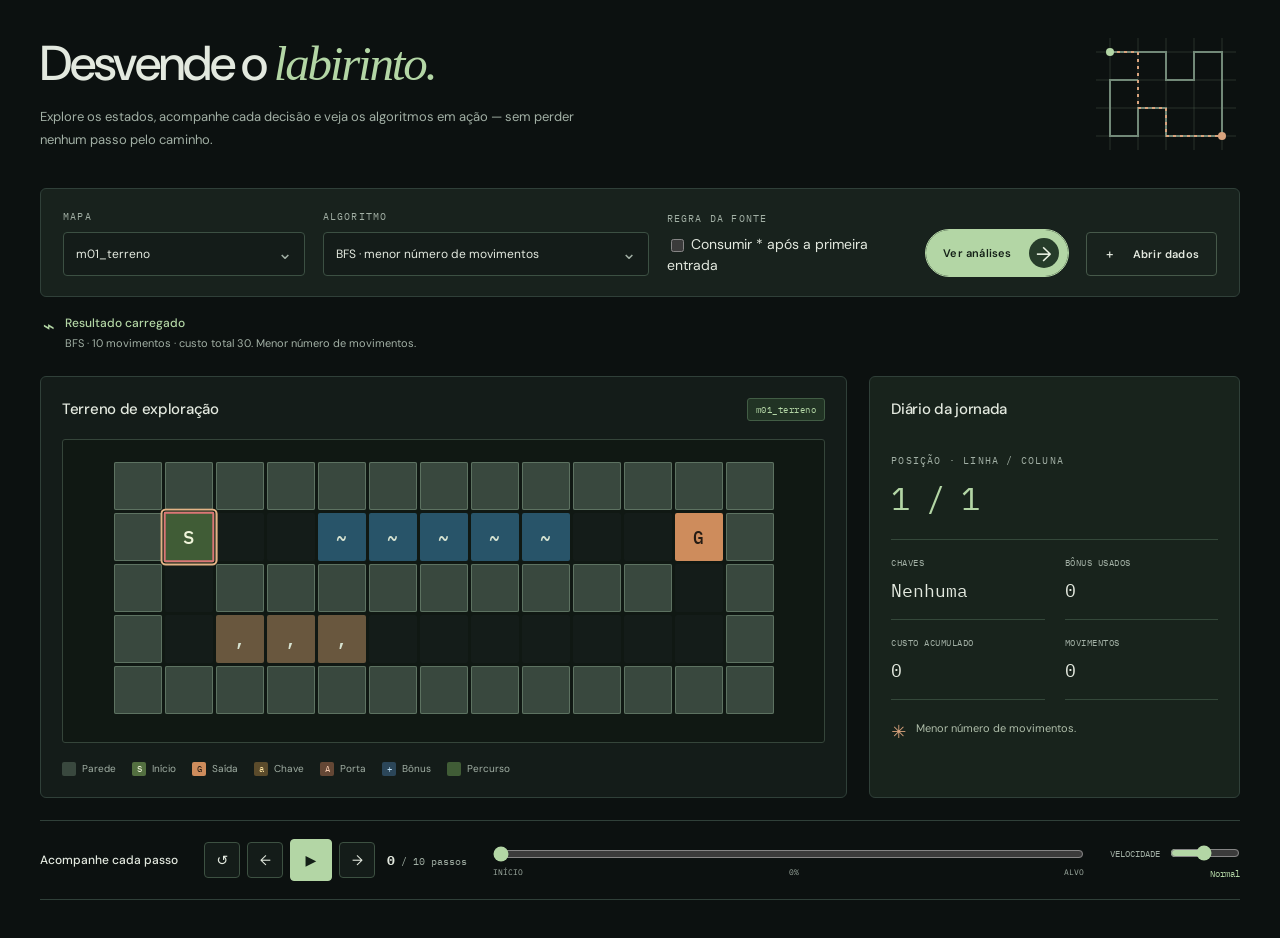
==== src/front/index.html @ 79d5d501 "AJUSTES E INCLUSÃO DE CORREÇÕES PARTE 1" ====
<!doctype html>
<!-- [IA[  Vercel v0 - geração original da interface visual. -->
<!-- [IA[  ChatGPT (Codex) - adaptação da interface para este projeto. -->
<html lang="pt-BR">
<head>
  <meta charset="utf-8">
  <meta name="viewport" content="width=device-width, initial-scale=1">
  <meta name="theme-color" content="#0c1110">
  <meta name="description" content="Visualizador interativo de labirintos e algoritmos de teoria dos grafos.">
  <title>Labirintos — Explorador de Grafos</title>
  <link rel="stylesheet" href="./style.css">
  <!-- [IA[  ChatGPT (Codex) - carregamento dos dados antes da interface. -->
  <script src="./dados.js" defer></script>
  <script src="./script.js" defer></script>
  <!-- [IA[  ChatGPT (Codex) - animação do botão baseada no componente Arrow Reveal Button do Originkit. -->
  <script src="./interface-motion.js" defer></script>
</head>
<body>
  <main id="inicio">
    <section class="intro">
      <div class="intro-copy"><h1>Desvende o <em>labirinto.</em></h1><p>Explore os estados, acompanhe cada decisão e veja os algoritmos em ação — sem perder nenhum passo pelo caminho.</p></div>
      <svg class="intro-drawing" viewBox="0 0 148 124" fill="none" aria-hidden="true">
        <path d="M4 20h140M4 48h140M4 76h140M4 104h140M18 6v112M46 6v112M74 6v112M102 6v112M130 6v112" stroke="currentColor" opacity=".28"/>
        <path d="M18 20h56v28h28V20h28v84H74V76H46v28H18V48h28" stroke="currentColor" stroke-width="2"/>
        <path d="M18 20h28v56h28v28h56" stroke="#d9a37d" stroke-width="2" stroke-dasharray="3 4"/>
        <circle cx="18" cy="20" r="4" fill="#b3d6a5"/><circle cx="130" cy="104" r="4" fill="#d9a37d"/>
      </svg>
    </section>

    <section class="control-panel" aria-label="Controles de visualização">
      <label class="control-field"><span class="field-label">MAPA</span><span class="select-wrap"><select id="map-select" aria-label="Selecionar mapa"><option value="m01">m01</option><option value="m02">m02</option><option value="m03">m03</option><option value="m04">m04</option><option value="m05">m05</option><option value="m06">m06</option><option value="m07">m07</option><option value="m08">m08</option><option value="grupo-01">Mapa do grupo 01</option><option value="grupo-02">Mapa do grupo 02</option><option value="demo">Demonstração</option></select><span class="select-arrow">⌄</span></span></label>
      <label class="control-field"><span class="field-label">ALGORITMO</span><span class="select-wrap"><select id="algorithm-select" aria-label="Selecionar algoritmo"><option value="bfs">BFS · menor número de movimentos</option><option value="dfs">DFS · exploração</option><option value="dijkstra">Dijkstra · menor custo</option><option value="bellman-ford">Bellman-Ford · menor custo</option></select><span class="select-arrow">⌄</span></span></label>
      <!-- [IA] ChatGPT (Codex) - controle para comparar a regra da fonte consumível. -->
      <label class="control-field"><span class="field-label">REGRA DA FONTE</span><span><input id="source-consumivel" type="checkbox"> Consumir * após a primeira entrada</span></label>
      <span class="origin-button-wrap">
        <button class="button button-primary origin-button" id="load-button" type="button" aria-controls="analises" aria-expanded="false"><span class="origin-label">Ver análises</span><span class="origin-slot" aria-hidden="true"></span><span class="origin-badge" aria-hidden="true"></span><span class="origin-arrow" aria-hidden="true">→</span></button>
        <span class="origin-stroke" aria-hidden="true"></span>
      </span>
      <label class="file-button" for="data-file">＋ <span>Abrir dados</span></label><input class="sr-only" id="data-file" type="file" accept=".json,.csv,application/json,text/csv" aria-label="Abrir arquivo de dados local">
    </section>

    <div id="status-message" class="status-message" role="status" aria-live="polite"><span class="status-icon">⌁</span><span><strong>Pronto para explorar</strong><small>Selecione um mapa e algoritmo; a visualização será atualizada automaticamente.</small></span></div>

    <section class="workspace" aria-label="Visualização do mapa e do percurso">
      <article class="panel map-panel"><div class="panel-heading"><h2>Terreno de exploração</h2><span class="map-chip" id="map-label">M01</span></div>
        <div id="maze-container" class="maze-container"><div class="empty-state"><span class="empty-symbol">▦</span><strong>O mapa aparecerá aqui</strong><span>Carregue os arquivos de dados para começar.</span></div></div>
        <div class="legend" aria-label="Legenda do mapa"><span><i class="legend-cell wall"></i> Parede</span><span><i class="legend-cell start">S</i> Início</span><span><i class="legend-cell goal">G</i> Saída</span><span><i class="legend-cell key">a</i> Chave</span><span><i class="legend-cell door">A</i> Porta</span><span><i class="legend-cell bonus">+</i> Bônus</span><span><i class="legend-cell path"></i> Percurso</span></div>
      </article>
      <aside class="panel stats-panel"><div class="panel-heading"><h2>Diário da jornada</h2></div>
        <div class="current-position"><div><span class="field-label">POSIÇÃO · LINHA / COLUNA</span><strong id="position-value">— / —</strong></div></div>
        <div class="stat-grid"><div class="stat-card"><span>CHAVES</span><strong id="keys-value">—</strong></div><div class="stat-card"><span>BÔNUS USADOS</span><strong id="bonus-value">—</strong></div><div class="stat-card"><span>CUSTO ACUMULADO</span><strong id="cost-value">—</strong></div><div class="stat-card"><span>MOVIMENTOS</span><strong id="moves-value">—</strong></div></div>
        <div class="algorithm-note"><span class="note-mark">✳</span><p id="algorithm-note">Os dados reais do algoritmo serão exibidos após o carregamento.</p></div>
      </aside>
    </section>

    <section class="playback-panel" aria-label="Controles de animação"><div class="playback-title"><h2>Acompanhe cada passo</h2></div><div class="playback-controls"><button class="icon-button" id="restart-button" type="button" aria-label="Reiniciar" title="Reiniciar">↺</button><button class="icon-button" id="back-button" type="button" aria-label="Voltar um passo" title="Voltar um passo">←</button><button class="play-button" id="play-button" type="button" aria-label="Iniciar animação"><span id="play-icon">▶</span></button><button class="icon-button" id="next-button" type="button" aria-label="Avançar um passo" title="Avançar um passo">→</button><div class="step-counter"><strong id="step-value">0</strong><span> / <span id="step-total">0</span> passos</span></div></div><div class="timeline-wrap"><input id="timeline" type="range" min="0" max="0" value="0" aria-label="Progresso da animação"><div class="timeline-labels"><span>INÍCIO</span><span id="timeline-percent">0%</span><span>ALVO</span></div></div><label class="speed-control"><span>VELOCIDADE</span><input id="speed-range" type="range" min="120" max="1100" value="600" step="40" aria-label="Velocidade da animação"><span id="speed-value">Normal</span></label></section>

    <section class="visualizations" id="analises" tabindex="-1" aria-label="Visualizações dos grafos" hidden><div class="section-heading"><h2>Além do caminho</h2></div><div class="viz-grid">
      <article class="viz-card"><div class="viz-card-head"><div><span class="viz-number">01</span><h3>Camadas do grafo de estados</h3></div><span class="viz-tag" id="graph-tag">CAMADAS</span></div><div class="viz-content" id="graph-view"><div class="viz-empty">Aguardando dados do grafo de estados.</div></div></article>
      <article class="viz-card"><div class="viz-card-head"><div><span class="viz-number">02</span><h3>Árvore de exploração</h3></div><span class="viz-tag">BFS</span></div><div class="viz-content" id="tree-view"><div class="viz-empty">Aguardando dados da árvore BFS.</div></div></article>
      <article class="viz-card"><div class="viz-card-head"><div><span class="viz-number">03</span><h3>Estados por posição</h3></div><span class="viz-tag">HEATMAP</span></div><div class="viz-content" id="heatmap-view"><div class="viz-empty">Aguardando contagens de estados por casa.</div></div></article>
      <article class="viz-card"><div class="viz-card-head"><div><span class="viz-number">04</span><h3>Classificação dos arcos</h3></div><span class="viz-tag">DFS</span></div><div class="viz-content arc-legend"><span><i class="arc-dot tree"></i>Árvore</span><span><i class="arc-dot back"></i>Retorno</span><span><i class="arc-dot forward"></i>Avanço</span><span><i class="arc-dot cross"></i>Cruzamento</span><p>As classificações são apresentadas quando constarem nos resultados DFS.</p></div></article>
    </div></section>
  </main>
</body>
</html>
---- src/front/style.css ----
/* [IA[  Vercel v0 - geração original da interface visual que antecedeu esta reformulação. */
/* [IA[  ChatGPT (Codex) - integração do tema escuro e da animação do botão Originkit ao projeto. */
/* Reformulação visual: caderno cartográfico escuro. Integrações e scripts preservados. */
@import url('https://fonts.googleapis.com/css2?family=DM+Sans:wght@400;500;600;700&family=IBM+Plex+Mono:wght@400;500&display=swap');

:root {
  color-scheme: dark;
  --bg: #0c1110;
  --panel: #141c19;
  --panel2: #1b2520;
  --line: #304039;
  --text: #e3e9df;
  --muted: #a2b0a5;
  --lime: #b3d6a5;
  --orange: #d9a37d;
  --red: #f09c90;
  --sans: 'DM Sans', system-ui, sans-serif;
  --mono: 'IBM Plex Mono', ui-monospace, monospace;
}
* { box-sizing: border-box; }
body { margin: 0; min-height: 100vh; background: var(--bg); color: var(--text); font: 14px/1.5 var(--sans); }
button, select, input { font: inherit; }
button, select, label[for], input[type=range] { -webkit-tap-highlight-color: transparent; }
button, select, input[type=range], .file-button { cursor: pointer; }
a { color: inherit; }
:focus-visible { outline: 3px solid #d9a37d; outline-offset: 4px; }
main { max-width: 1264px; margin: auto; padding: 32px 32px 38px; }
.intro { display: flex; justify-content: space-between; align-items: center; gap: 32px; margin-bottom: 32px; }
.intro-copy { max-width: 690px; }
.field-label { font: 10px/1.5 var(--mono); letter-spacing: 1.2px; color: var(--muted); }
h1 { margin: 0 0 13px; font-size: clamp(32px, 4vw, 49px); font-weight: 500; line-height: 1.12; letter-spacing: -2.2px; }
h1 em { font-family: Georgia, serif; font-weight: 400; color: var(--lime); }
.intro-copy p { max-width: 570px; margin: 0; font-size: 13px; color: var(--muted); line-height: 1.8; }
.intro-drawing { flex: 0 0 148px; width: 148px; height: 124px; color: #728978; }
.control-panel { display: grid; grid-template-columns: minmax(150px, 1fr) minmax(220px, 1.35fr) minmax(180px, 1fr) auto auto; gap: 18px; align-items: end; padding: 20px 22px; background: #18221d; border: 1px solid var(--line); border-radius: 6px; }
.control-field { display: flex; flex-direction: column; min-width: 0; gap: 8px; }
.control-field input[type="checkbox"] { accent-color: var(--lime); vertical-align: middle; }
.select-wrap { position: relative; display: block; }
.select-wrap select { width: 100%; min-height: 44px; appearance: none; background: var(--panel); color: var(--text); border: 1px solid #3c5043; border-radius: 4px; padding: 10px 32px 10px 12px; font-size: 12px; }
.select-arrow { position: absolute; right: 12px; top: 8px; font-size: 18px; color: var(--muted); pointer-events: none; }
.button, .file-button { min-height: 44px; border-radius: 4px; display: inline-flex; align-items: center; justify-content: center; gap: 18px; padding: 0 17px; font-size: 11px; font-weight: 600; letter-spacing: .2px; white-space: nowrap; transition: background .16s, border-color .16s; }
.button-primary { border: 1px solid var(--lime); background: var(--lime); color: #141c19; }
.button-primary:hover { background: #c5e4b8; }
.file-button { border: 1px solid #46594a; color: var(--text); }
.file-button:hover { background: var(--panel); border-color: var(--lime); }
.status-message { display: flex; align-items: flex-start; gap: 10px; margin: 17px 0 23px; padding: 0 3px; color: var(--lime); }
.status-message strong, .status-message small { display: block; }
.status-message strong { font-size: 12px; font-weight: 500; }
.status-message small { margin-top: 3px; color: var(--muted); font-size: 11px; line-height: 1.6; overflow-wrap: anywhere; }
.status-icon { font-size: 20px; line-height: 1.2; }
.status-message.error { color: var(--red); }
.status-message.warning { color: #e7bc84; }
.workspace { display: grid; grid-template-columns: minmax(0, 1.85fr) minmax(280px, .85fr); gap: 22px; align-items: stretch; }
.panel { min-width: 0; border: 1px solid var(--line); background: var(--panel); border-radius: 6px; }
.map-panel, .stats-panel { padding: 21px; }
.panel-heading { display: flex; align-items: center; justify-content: space-between; flex-wrap: wrap; gap: 12px; }
h2, h3 { font-weight: 500; }
.panel-heading h2 { font-size: 15px; letter-spacing: -.3px; margin: 0; }
.map-chip, .viz-tag { font: 9px/1.5 var(--mono); letter-spacing: .5px; }
.map-chip { max-width: 100%; overflow-wrap: anywhere; color: var(--lime); padding: 4px 8px; border: 1px solid #425d45; border-radius: 3px; background: #213324; }
.maze-container { min-height: 304px; max-height: 490px; overflow: auto; margin: 18px 0; padding: 22px; border: 1px solid #35453a; border-radius: 3px; background-color: #101813; background-image: radial-gradient(#35463b 0.6px, transparent 0.6px); background-size: 12px 12px; scrollbar-color: #577260 #101813; }
.maze-grid { --cell-size: 25px; display: grid; gap: 3px; width: max-content; margin: auto; }
.maze-cell { width: var(--cell-size); height: var(--cell-size); min-width: 0; display: grid; place-items: center; position: relative; border-radius: 2px; background: #141c19; color: #d7e3d1; font: 500 clamp(10px, calc(var(--cell-size) * .38), 18px) var(--mono); transition: background .18s, transform .18s; }
.maze-cell.wall { background: #39483e; box-shadow: inset 0 0 0 1px #5d7261; }
.maze-cell.start { background: #536f40; color: #f0f5db; }
.maze-cell.goal { background: #ce8c5c; color: white; }
.maze-cell.key { background: #5b4b2b; color: #ffe6a1; }
.maze-cell.door { background: #644735; color: #f8ccb0; }
.maze-cell.bonus { background: #2b4659; color: #bfdff4; }
.maze-cell.mud { background: #69573e; }
.maze-cell.water { background: #285469; }
.maze-cell.fountain { background: #513a64; color: #e4c3f4; }
.maze-cell.conveyor { background: #3d4c3c; color: #d8e5c4; }
.maze-cell.path, .maze-cell.visited { background: #405c36; }
.maze-cell.current { outline: 2px solid #e3b486; outline-offset: 1px; z-index: 1; transform: scale(1.06); }
.empty-state { min-height: 258px; display: flex; flex-direction: column; justify-content: center; align-items: center; gap: 10px; color: var(--muted); text-align: center; font-size: 12px; }
.empty-symbol { font-size: 34px; color: #799372; }
.empty-state strong { font-weight: 500; color: var(--text); }
.legend { display: flex; flex-wrap: wrap; gap: 10px 16px; color: var(--muted); font-size: 10px; }
.legend>span { display: inline-flex; align-items: center; gap: 6px; }
.legend-cell { display: grid; place-items: center; width: 14px; height: 14px; border-radius: 2px; font: normal 9px var(--mono); background: #101813; }
.legend-cell.wall { background: #39483e; }
.legend-cell.start { background: #536f40; color: #f0f5db; }
.legend-cell.goal { background: #ce8c5c; color: white; }
.legend-cell.key { background: #5b4b2b; color: #ffe6a1; }
.legend-cell.door { background: #644735; color: #f8ccb0; }
.legend-cell.bonus { background: #2b4659; color: #bfdff4; }
.legend-cell.path { background: #405c36; }
.stats-panel { background: #18231c; }
.current-position { padding: 24px 0 22px; margin: 5px 0 0; border-bottom: 1px solid #34483a; }
.current-position strong { display: block; margin-top: 9px; color: var(--lime); font: 32px/1.2 var(--mono); letter-spacing: -1.5px; }
.stat-grid { display: grid; grid-template-columns: 1fr 1fr; column-gap: 20px; }
.stat-card { min-width: 0; padding: 16px 0; border-bottom: 1px solid #34483a; }
.stat-card span { display: block; font: 9px/1.5 var(--mono); letter-spacing: .5px; color: var(--muted); }
.stat-card strong { display: block; margin-top: 8px; font: 18px/1.4 var(--mono); overflow-wrap: anywhere; }
.algorithm-note { display: flex; align-items: flex-start; gap: 10px; margin-top: 19px; }
.note-mark { color: var(--orange); font-size: 18px; }
.algorithm-note p { color: #aebda9; font-size: 11px; line-height: 1.8; margin: 0; }
.playback-panel { display: grid; grid-template-columns: auto auto minmax(110px, 1fr) auto; gap: 26px; align-items: center; border-block: 1px solid var(--line); margin-top: 22px; padding: 18px 0; }
.playback-title h2 { font-size: 12px; margin: 0; }
.playback-controls { display: flex; align-items: center; gap: 7px; }
.icon-button, .play-button { display: grid; place-items: center; width: 36px; height: 36px; border: 1px solid #3d5142; border-radius: 4px; background: var(--panel); color: var(--text); }
.icon-button:hover { background: #293d2d; border-color: #82a57c; }
.play-button { width: 42px; height: 42px; color: white; background: var(--lime); border-color: var(--lime); }
.play-button:hover { background: #c5e4b8; }
.step-counter { margin-left: 5px; color: var(--muted); font: 10px var(--mono); white-space: nowrap; }
.step-counter strong { color: var(--text); font-size: 13px; }
.timeline-wrap { min-width: 0; }
.timeline-wrap input, .speed-control input { width: 100%; min-height: 24px; accent-color: var(--lime); margin: 0; vertical-align: middle; }
.timeline-labels { display: flex; justify-content: space-between; color: var(--muted); font: 8px/1.5 var(--mono); }
.speed-control { display: grid; grid-template-columns: auto 70px; gap: 3px 10px; align-items: center; color: var(--muted); font: 9px var(--mono); }
.speed-control>span:last-child { grid-column: 2; text-align: right; color: var(--lime); }
button:disabled, input:disabled { opacity: .4; cursor: default; }
.visualizations { margin-top: 36px; scroll-margin-top: 20px; }
.visualizations[hidden] { display: none; }
.section-heading { margin-bottom: 19px; }
.section-heading h2 { font-size: 22px; letter-spacing: -.7px; margin: 0; }
.viz-grid { display: grid; grid-template-columns: 1fr 1fr; gap: 0 28px; }
.viz-card { min-width: 0; padding: 19px 0; }
.viz-card-head, .viz-card-head>div { display: flex; align-items: center; gap: 12px; }
.viz-card-head { justify-content: space-between; }
.viz-number { color: var(--orange); font: 10px var(--mono); }
.viz-card h3 { margin: 0; font-size: 13px; }
.viz-tag { color: var(--muted); text-align: right; }
.viz-content { min-height: 120px; margin-top: 16px; padding: 16px; border-radius: 3px; border: 1px dashed #3b5040; overflow: auto; color: var(--muted); font-size: 11px; background: #121b15; }
.viz-content img { display: block; max-width: 100%; height: auto; margin: auto; }
/* [IA[  ChatGPT (Codex) - resume visualmente as camadas exportadas para cada mapa. */
.layer-summary { margin: 0 0 14px; color: var(--text); font: 10px/1.6 var(--mono); }
.layer-list { display: grid; gap: 9px; }
.layer-row { display: grid; grid-template-columns: minmax(88px, auto) minmax(50px, 1fr) auto; gap: 10px; align-items: center; font: 10px/1.5 var(--mono); }
.layer-name { color: var(--lime); }
.layer-track { height: 7px; background: var(--line); }
.layer-fill { display: block; height: 100%; background: var(--lime); }
.layer-size { text-align: right; white-space: nowrap; }
.viz-empty { min-height: 86px; display: grid; place-items: center; text-align: center; }
.arc-legend { display: flex; flex-wrap: wrap; gap: 12px 22px; align-content: center; }
.arc-legend>span { display: flex; align-items: center; gap: 7px; font-size: 10px; }
.arc-legend p { width: 100%; margin: 0; font-size: 10px; line-height: 1.7; }
.arc-dot { width: 7px; height: 7px; border-radius: 50%; background: #9dbf7e; }
.arc-dot.back { background: #e3b486; }
.arc-dot.forward { background: #80b6d3; }
.arc-dot.cross { background: #b49bcc; }
.sr-only { position: absolute; width: 1px; height: 1px; padding: 0; margin: -1px; overflow: hidden; clip: rect(0,0,0,0); white-space: nowrap; border: 0; }
/* O input permanece acessível por teclado junto ao botão de importação. */
.control-panel:has(#data-file:focus-visible) .file-button { outline: 3px solid var(--orange); outline-offset: 3px; }
.front-help { padding: 14px; border: 1px solid var(--line); color: var(--muted); }
.front-help summary { cursor: pointer; color: var(--lime); }
.front-help pre { overflow: auto; }
@media (max-width: 1060px) {
  .control-panel { grid-template-columns: 1fr 1.4fr; gap: 14px; }
  .playback-panel { grid-template-columns: auto 1fr auto; gap: 20px; }
  .playback-title { display: none; }
}
@media (max-width: 760px) {
  main { padding: 28px 20px; }
  .intro-drawing { width: 108px; flex-basis: 108px; }
  .workspace { grid-template-columns: minmax(0, 1fr); gap: 16px; }
  .stats-panel { display: grid; grid-template-columns: 1fr 1.7fr; gap: 8px 24px; }
  .stats-panel .panel-heading, .algorithm-note { grid-column: 1 / -1; }
  .current-position { border-bottom: 0; align-content: center; padding: 16px 0; }
  .stat-card { padding: 10px 0; }
  .playback-panel { grid-template-columns: 1fr auto; }
  .timeline-wrap { grid-column: 1 / -1; grid-row: 2; }
  .viz-grid { gap: 0 20px; }
}
@media (max-width: 480px) {
  main { padding: 26px 16px; }
  .intro { margin-bottom: 24px; }
  .intro-drawing { display: none; }
  h1 { letter-spacing: -1.3px; font-size: 34px; }
  .intro-copy p { font-size: 12px; }
  .control-panel { padding: 16px; grid-template-columns: minmax(0, 1fr); gap: 13px; }
  .button, .file-button { width: 100%; }
  .map-panel, .stats-panel { padding: 16px; }
  .maze-container { padding: 14px; min-height: 260px; }
  .stats-panel { display: block; }
  .current-position { border-bottom: 1px solid #34483a; }
  .stat-card { padding: 15px 0; }
  .playback-panel { gap: 16px 8px; }
  .speed-control { grid-template-columns: 72px; }
  .speed-control>span:last-child { grid-column: 1; }
  .playback-controls { gap: 5px; }
  .icon-button { width: 34px; height: 40px; }
  .play-button { width: 40px; height: 40px; }
  .step-counter { font-size: 9px; margin-left: 3px; }
  .viz-grid { grid-template-columns: minmax(0, 1fr); }
  .viz-content { min-height: 112px; }
  .file-button { min-height: 44px; }
}
@media (prefers-reduced-motion: reduce) {
  *, *::before, *::after { scroll-behavior: auto !important; animation: none !important; transition: none !important; }
}

/* Contrastes específicos da paleta escura. */
.button-primary, .play-button { color: #142017; }
.button-primary:hover, .play-button:hover { background: #c5e4b8; }
.maze-cell.goal, .legend-cell.goal { color: #251b13; }
.select-wrap select { color-scheme: dark; }
::selection { background: #a6c796; color: #142017; }

/* Arrow Reveal Button — Originkit.
   Port do componente fornecido pelo usuário: camadas, cobertura circular,
   deslocamento central, rotação de 45°, pressão 0.97 e curva originais.
   React/Motion substituídos por geometria DOM e transições CSS locais. */
.origin-button-wrap {
  display: inline-flex;
  position: relative;
  min-width: 0;
  align-self: end;
}
.origin-button {
  flex: 1 1 auto;
  position: relative;
  overflow: hidden;
  isolation: isolate;
  justify-content: space-between;
  min-height: 46px;
  padding: 7px 8px 7px 17px;
  gap: 18px;
  border: 0;
  border-radius: 23px;
  user-select: none;
  transition: transform .46s cubic-bezier(.44,0,.56,1), background .2s;
}
.origin-button:hover { background: var(--lime); }
.origin-label { position: relative; z-index: 1; transition: transform .46s cubic-bezier(.44,0,.56,1); }
.origin-slot { display: block; flex: none; width: 30px; height: 30px; }
.origin-badge, .origin-arrow { position: absolute; pointer-events: none; }
.origin-badge {
  z-index: 2;
  width: 30px;
  height: 30px;
  right: 8px;
  top: 8px;
  border-radius: 50%;
  background: #263c2a;
  transform-origin: center;
  transition: transform .46s cubic-bezier(.44,0,.56,1);
}
.origin-arrow {
  display: grid;
  place-items: center;
  z-index: 3;
  width: 18px;
  height: 18px;
  right: 14px;
  top: 14px;
  font: 20px/1 var(--sans);
  color: #ecf4e5;
  transition: transform .46s cubic-bezier(.44,0,.56,1);
}
.origin-stroke {
  position: absolute;
  inset: -1px;
  z-index: 4;
  border: 1px solid #b3d6a5;
  border-radius: 24px;
  pointer-events: none;
  transition: transform .46s cubic-bezier(.44,0,.56,1);
}
.origin-ready:focus-within .origin-badge { transform: scale(var(--origin-cover, 1)); }
.origin-ready:focus-within .origin-arrow { transform: translateX(var(--origin-travel, 0px)) rotate(45deg); }
.origin-ready:focus-within .origin-label { transform: translateX(-8px); }
.origin-button:active, .origin-button:active + .origin-stroke { transform: scale(.97); }
@media (hover: hover) and (pointer: fine) {
  .origin-ready:hover .origin-badge { transform: scale(var(--origin-cover, 1)); }
  .origin-ready:hover .origin-arrow { transform: translateX(var(--origin-travel, 0px)) rotate(45deg); }
  .origin-ready:hover .origin-label { transform: translateX(-8px); }
}

/* Animações complementares próprias — não são componentes do Originkit.
   O conteúdo permanece visível se o JavaScript estiver indisponível. */
@keyframes interface-arrive {
  from { opacity: 0; transform: translateY(12px); }
  to { opacity: 1; transform: translateY(0); }
}
@media (prefers-reduced-motion: no-preference) {
  .intro, .control-panel, .workspace, .playback-panel, .visualizations {
    animation: interface-arrive .6s cubic-bezier(.2,.7,.2,1) both;
  }
  .control-panel { animation-delay: .06s; }
  .workspace { animation-delay: .12s; }
  .playback-panel { animation-delay: .18s; }
  .visualizations { animation-delay: .24s; }
  .icon-button, .play-button, .file-button {
    transition: transform .2s ease, background .2s ease, border-color .2s ease;
  }
  .icon-button:active:not(:disabled), .play-button:active:not(:disabled), .file-button:active { transform: scale(.96); }
}
@media (max-width: 480px) {
  .origin-button-wrap { width: 100%; }
  .origin-button { min-height: 46px; }
}
@media (prefers-reduced-motion: reduce) {
  .origin-ready .origin-badge, .origin-ready .origin-arrow, .origin-ready .origin-label,
  .origin-button:active, .origin-button:active + .origin-stroke { transform: none !important; }
}
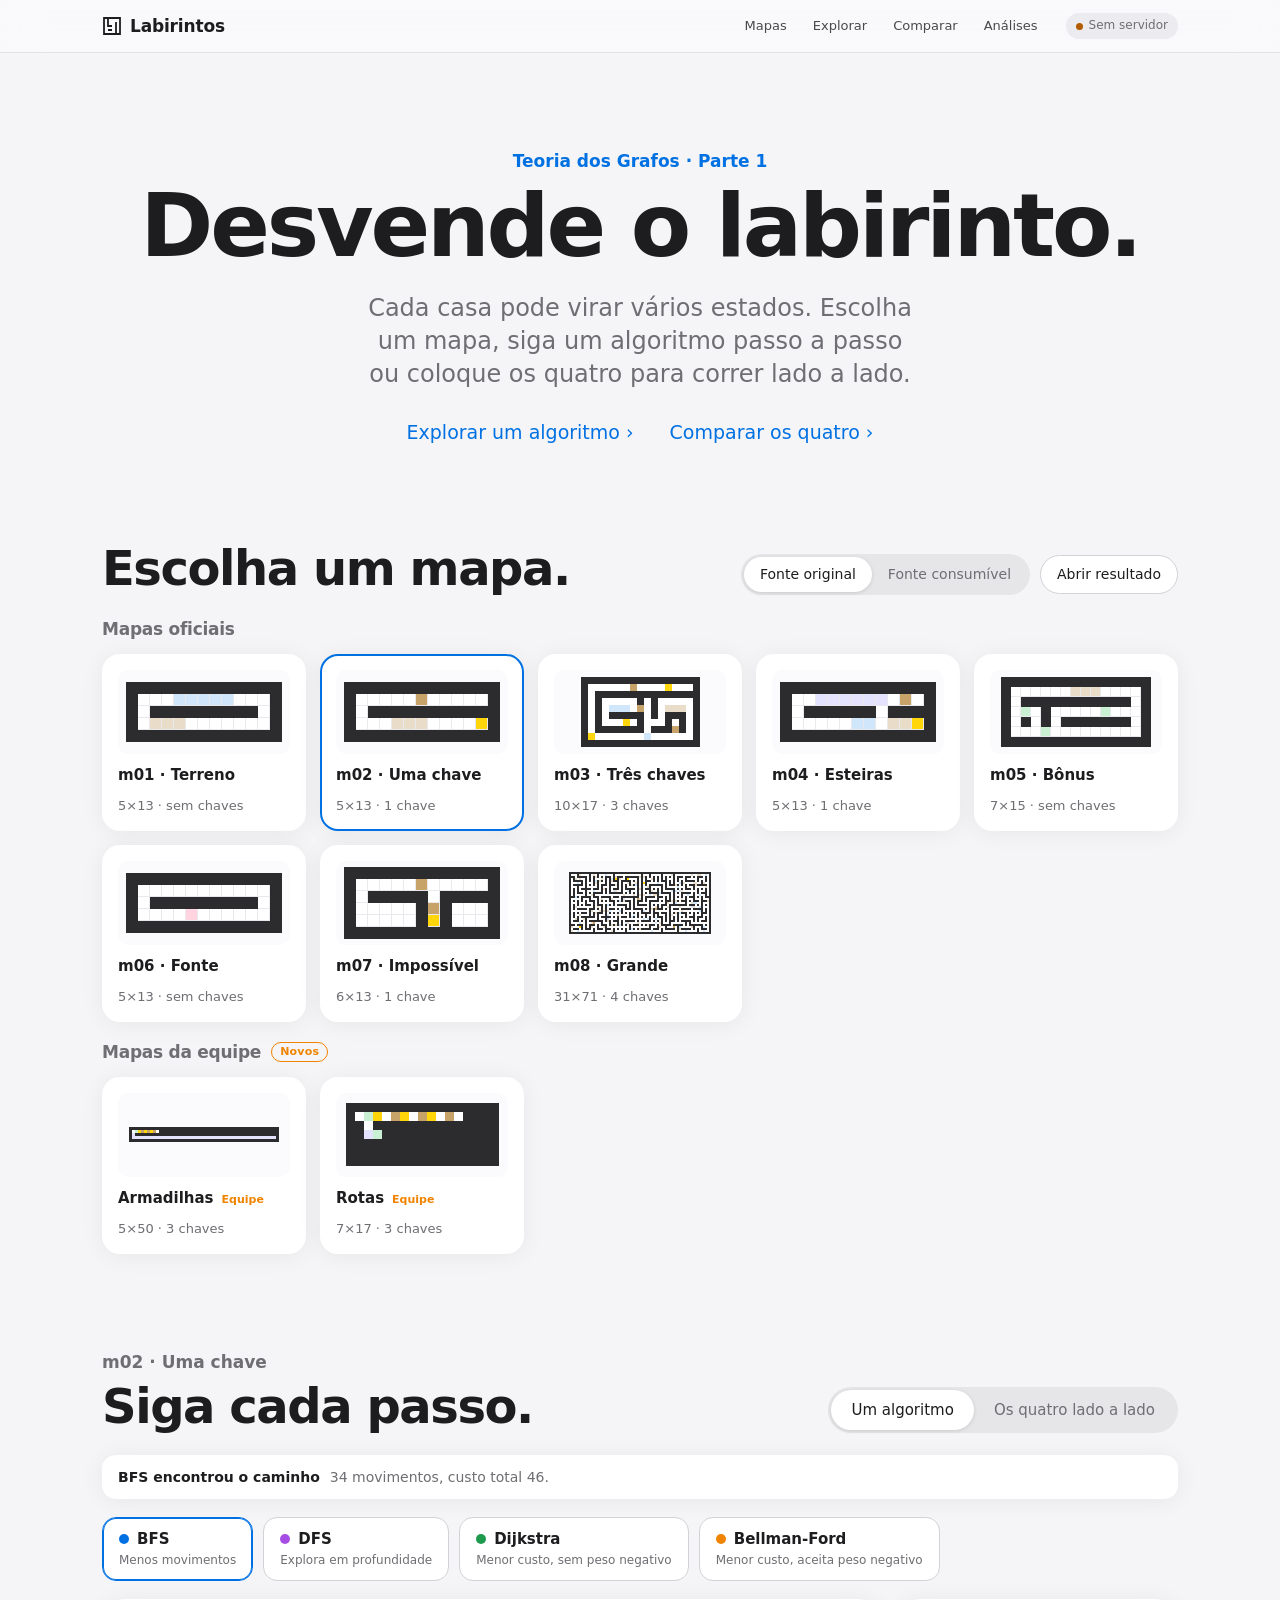
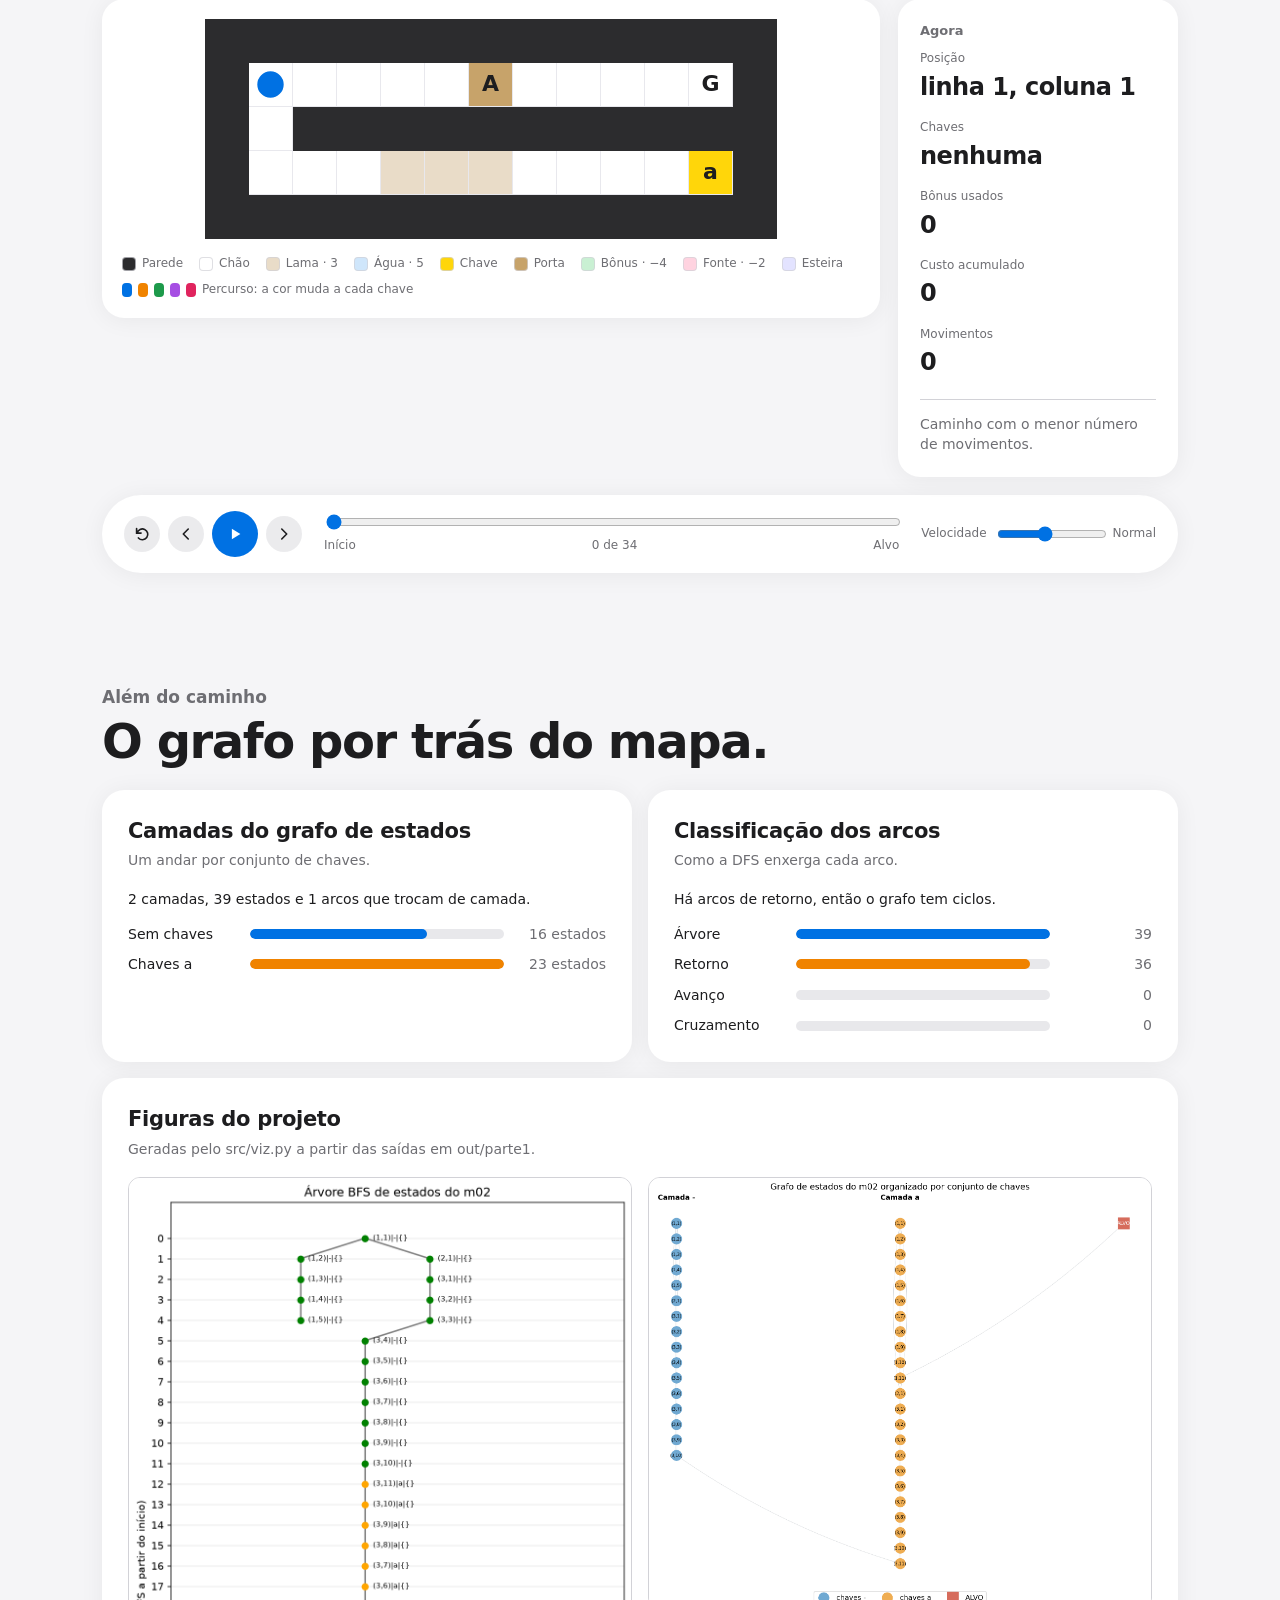
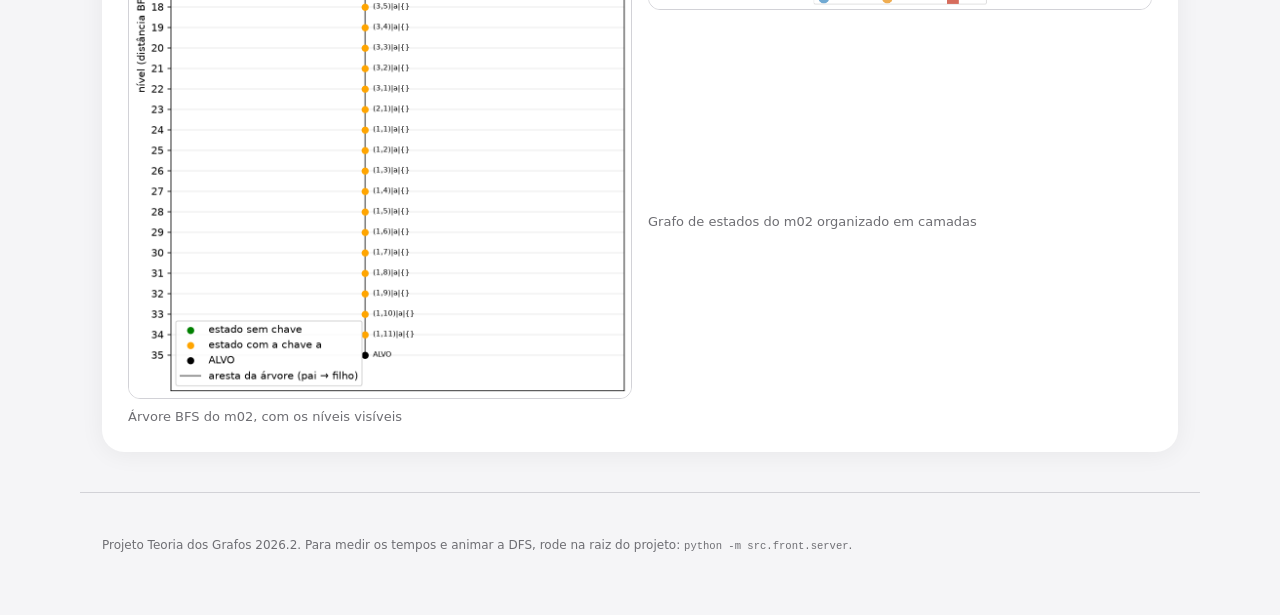
==== commit 511e9fa7: "Refactor CSS for new visual design: implement light theme, update variables, and enhance layout resp" ====
--- a/src/front/index.html
+++ b/src/front/index.html
@@ -1,66 +1,154 @@
 <!doctype html>
-<!-- [IA[  Vercel v0 - geração original da interface visual. -->
-<!-- [IA[  ChatGPT (Codex) - adaptação da interface para este projeto. -->
+<!-- [IA] Claude – nova interface (layout, comparação dos quatro algoritmos e galeria de mapas) a partir da versão do grupo. -->
 <html lang="pt-BR">
 <head>
   <meta charset="utf-8">
   <meta name="viewport" content="width=device-width, initial-scale=1">
-  <meta name="theme-color" content="#0c1110">
-  <meta name="description" content="Visualizador interativo de labirintos e algoritmos de teoria dos grafos.">
-  <title>Labirintos — Explorador de Grafos</title>
+  <meta name="color-scheme" content="light dark">
+  <meta name="description" content="Explore os labirintos do projeto de Teoria dos Grafos e compare BFS, DFS, Dijkstra e Bellman-Ford.">
+  <title>Labirintos</title>
   <link rel="stylesheet" href="./style.css">
-  <!-- [IA[  ChatGPT (Codex) - carregamento dos dados antes da interface. -->
   <script src="./dados.js" defer></script>
   <script src="./script.js" defer></script>
-  <!-- [IA[  ChatGPT (Codex) - animação do botão baseada no componente Arrow Reveal Button do Originkit. -->
-  <script src="./interface-motion.js" defer></script>
 </head>
 <body>
+  <header class="nav">
+    <div class="nav-inner">
+      <a class="brand" href="#inicio" aria-label="Labirintos, início">
+        <svg viewBox="0 0 20 20" aria-hidden="true"><path d="M2 2h16v16H2zM6 2v8h4M14 6v12M6 14h4" fill="none" stroke="currentColor" stroke-width="1.8"/></svg>
+        <span>Labirintos</span>
+      </a>
+      <nav class="nav-links" aria-label="Seções">
+        <a href="#mapas">Mapas</a>
+        <a href="#palco" data-mode-link="single">Explorar</a>
+        <a href="#palco" data-mode-link="compare">Comparar</a>
+        <a href="#analises">Análises</a>
+      </nav>
+      <span class="server-pill" id="server-pill" title="Situação do servidor de resultados"><i></i><span>Conectando</span></span>
+    </div>
+  </header>
+
   <main id="inicio">
-    <section class="intro">
-      <div class="intro-copy"><h1>Desvende o <em>labirinto.</em></h1><p>Explore os estados, acompanhe cada decisão e veja os algoritmos em ação — sem perder nenhum passo pelo caminho.</p></div>
-      <svg class="intro-drawing" viewBox="0 0 148 124" fill="none" aria-hidden="true">
-        <path d="M4 20h140M4 48h140M4 76h140M4 104h140M18 6v112M46 6v112M74 6v112M102 6v112M130 6v112" stroke="currentColor" opacity=".28"/>
-        <path d="M18 20h56v28h28V20h28v84H74V76H46v28H18V48h28" stroke="currentColor" stroke-width="2"/>
-        <path d="M18 20h28v56h28v28h56" stroke="#d9a37d" stroke-width="2" stroke-dasharray="3 4"/>
-        <circle cx="18" cy="20" r="4" fill="#b3d6a5"/><circle cx="130" cy="104" r="4" fill="#d9a37d"/>
-      </svg>
+    <section class="hero">
+      <p class="eyebrow">Teoria dos Grafos · Parte 1</p>
+      <h1>Desvende o labirinto.</h1>
+      <p class="hero-sub">Cada casa pode virar vários estados. Escolha um mapa, siga um algoritmo passo a passo ou coloque os quatro para correr lado a lado.</p>
+      <div class="hero-links">
+        <a class="link-cta" href="#palco" data-mode-link="single">Explorar um algoritmo <span aria-hidden="true">›</span></a>
+        <a class="link-cta" href="#palco" data-mode-link="compare">Comparar os quatro <span aria-hidden="true">›</span></a>
+      </div>
     </section>
 
-    <section class="control-panel" aria-label="Controles de visualização">
-      <label class="control-field"><span class="field-label">MAPA</span><span class="select-wrap"><select id="map-select" aria-label="Selecionar mapa"><option value="m01">m01</option><option value="m02">m02</option><option value="m03">m03</option><option value="m04">m04</option><option value="m05">m05</option><option value="m06">m06</option><option value="m07">m07</option><option value="m08">m08</option><option value="grupo-01">Mapa do grupo 01</option><option value="grupo-02">Mapa do grupo 02</option><option value="demo">Demonstração</option></select><span class="select-arrow">⌄</span></span></label>
-      <label class="control-field"><span class="field-label">ALGORITMO</span><span class="select-wrap"><select id="algorithm-select" aria-label="Selecionar algoritmo"><option value="bfs">BFS · menor número de movimentos</option><option value="dfs">DFS · exploração</option><option value="dijkstra">Dijkstra · menor custo</option><option value="bellman-ford">Bellman-Ford · menor custo</option></select><span class="select-arrow">⌄</span></span></label>
-      <!-- [IA] ChatGPT (Codex) - controle para comparar a regra da fonte consumível. -->
-      <label class="control-field"><span class="field-label">REGRA DA FONTE</span><span><input id="source-consumivel" type="checkbox"> Consumir * após a primeira entrada</span></label>
-      <span class="origin-button-wrap">
-        <button class="button button-primary origin-button" id="load-button" type="button" aria-controls="analises" aria-expanded="false"><span class="origin-label">Ver análises</span><span class="origin-slot" aria-hidden="true"></span><span class="origin-badge" aria-hidden="true"></span><span class="origin-arrow" aria-hidden="true">→</span></button>
-        <span class="origin-stroke" aria-hidden="true"></span>
-      </span>
-      <label class="file-button" for="data-file">＋ <span>Abrir dados</span></label><input class="sr-only" id="data-file" type="file" accept=".json,.csv,application/json,text/csv" aria-label="Abrir arquivo de dados local">
+    <section class="maps" id="mapas" aria-labelledby="mapas-titulo">
+      <div class="section-head">
+        <h2 id="mapas-titulo">Escolha um mapa.</h2>
+        <div class="toolbar">
+          <div class="segmented" role="radiogroup" aria-label="Regra da fonte de energia">
+            <button type="button" role="radio" aria-checked="true" data-fonte="false">Fonte original</button>
+            <button type="button" role="radio" aria-checked="false" data-fonte="true">Fonte consumível</button>
+          </div>
+          <label class="ghost-button" for="data-file">Abrir resultado</label>
+          <input class="sr-only" id="data-file" type="file" accept=".csv,.txt,.json,text/csv,text/plain,application/json">
+        </div>
+      </div>
+      <h3 class="group-title">Mapas oficiais</h3>
+      <div class="map-row" id="mapas-oficiais" role="listbox" aria-label="Mapas oficiais"></div>
+      <h3 class="group-title">Mapas da equipe <span class="badge">Novos</span></h3>
+      <div class="map-row" id="mapas-equipe" role="listbox" aria-label="Mapas da equipe"></div>
     </section>
 
-    <div id="status-message" class="status-message" role="status" aria-live="polite"><span class="status-icon">⌁</span><span><strong>Pronto para explorar</strong><small>Selecione um mapa e algoritmo; a visualização será atualizada automaticamente.</small></span></div>
+    <section class="stage-section" id="palco" aria-labelledby="palco-titulo">
+      <div class="section-head">
+        <div>
+          <p class="eyebrow" id="palco-mapa">—</p>
+          <h2 id="palco-titulo">Siga cada passo.</h2>
+        </div>
+        <div class="segmented segmented-large" role="radiogroup" aria-label="Modo de visualização">
+          <button type="button" role="radio" aria-checked="true" data-mode="single">Um algoritmo</button>
+          <button type="button" role="radio" aria-checked="false" data-mode="compare">Os quatro lado a lado</button>
+        </div>
+      </div>
 
-    <section class="workspace" aria-label="Visualização do mapa e do percurso">
-      <article class="panel map-panel"><div class="panel-heading"><h2>Terreno de exploração</h2><span class="map-chip" id="map-label">M01</span></div>
-        <div id="maze-container" class="maze-container"><div class="empty-state"><span class="empty-symbol">▦</span><strong>O mapa aparecerá aqui</strong><span>Carregue os arquivos de dados para começar.</span></div></div>
-        <div class="legend" aria-label="Legenda do mapa"><span><i class="legend-cell wall"></i> Parede</span><span><i class="legend-cell start">S</i> Início</span><span><i class="legend-cell goal">G</i> Saída</span><span><i class="legend-cell key">a</i> Chave</span><span><i class="legend-cell door">A</i> Porta</span><span><i class="legend-cell bonus">+</i> Bônus</span><span><i class="legend-cell path"></i> Percurso</span></div>
-      </article>
-      <aside class="panel stats-panel"><div class="panel-heading"><h2>Diário da jornada</h2></div>
-        <div class="current-position"><div><span class="field-label">POSIÇÃO · LINHA / COLUNA</span><strong id="position-value">— / —</strong></div></div>
-        <div class="stat-grid"><div class="stat-card"><span>CHAVES</span><strong id="keys-value">—</strong></div><div class="stat-card"><span>BÔNUS USADOS</span><strong id="bonus-value">—</strong></div><div class="stat-card"><span>CUSTO ACUMULADO</span><strong id="cost-value">—</strong></div><div class="stat-card"><span>MOVIMENTOS</span><strong id="moves-value">—</strong></div></div>
-        <div class="algorithm-note"><span class="note-mark">✳</span><p id="algorithm-note">Os dados reais do algoritmo serão exibidos após o carregamento.</p></div>
-      </aside>
+      <div id="status-message" class="status" role="status" aria-live="polite"><strong>Carregando</strong><span>Lendo os mapas do projeto.</span></div>
+
+      <div class="mode" id="modo-single">
+        <div class="alg-pills" role="radiogroup" aria-label="Algoritmo" id="alg-pills"></div>
+        <div class="stage">
+          <figure class="stage-map">
+            <div class="canvas-wrap" id="single-wrap"><canvas id="single-canvas" aria-label="Mapa com o percurso do algoritmo"></canvas></div>
+            <figcaption class="legend" id="legenda"></figcaption>
+          </figure>
+          <aside class="journal" aria-label="Estado atual">
+            <p class="journal-title">Agora</p>
+            <dl class="facts">
+              <div><dt>Posição</dt><dd id="position-value">—</dd></div>
+              <div><dt>Chaves</dt><dd id="keys-value">—</dd></div>
+              <div><dt>Bônus usados</dt><dd id="bonus-value">—</dd></div>
+              <div><dt>Custo acumulado</dt><dd id="cost-value">—</dd></div>
+              <div><dt id="moves-label">Movimentos</dt><dd id="moves-value">—</dd></div>
+            </dl>
+            <p class="journal-note" id="algorithm-note">O resultado do algoritmo aparece aqui.</p>
+          </aside>
+        </div>
+      </div>
+
+      <div class="mode" id="modo-compare" hidden>
+        <div class="race" id="race"></div>
+        <div class="scoreboard" aria-labelledby="placar-titulo">
+          <div class="score-head">
+            <h3 id="placar-titulo">Quem foi mais rápido?</h3>
+            <p id="placar-nota">Tempo de execução de cada algoritmo, medido no servidor.</p>
+          </div>
+          <div class="highlights" id="destaques"></div>
+          <ol class="bars" id="barras"></ol>
+          <p class="fineprint">O tempo conta só o algoritmo: o grafo de estados é montado uma vez antes da medição. A animação anda um passo por vez para todos, então ela mostra o tamanho de cada percurso, não o tempo.</p>
+        </div>
+      </div>
+
+      <div class="player" aria-label="Controles de animação">
+        <div class="player-buttons">
+          <button class="round" id="restart-button" type="button" aria-label="Voltar ao início" title="Voltar ao início"><svg viewBox="0 0 20 20" aria-hidden="true"><path d="M4 4v5h5M4.6 9A6 6 0 1 1 6 14.4" fill="none" stroke="currentColor" stroke-width="1.8" stroke-linecap="round"/></svg></button>
+          <button class="round" id="back-button" type="button" aria-label="Passo anterior" title="Passo anterior"><svg viewBox="0 0 20 20" aria-hidden="true"><path d="M12.5 4.5 7 10l5.5 5.5" fill="none" stroke="currentColor" stroke-width="1.8" stroke-linecap="round" stroke-linejoin="round"/></svg></button>
+          <button class="play" id="play-button" type="button" aria-label="Reproduzir"><svg id="play-icon" viewBox="0 0 20 20" aria-hidden="true"><path d="M6.5 4.2v11.6L16 10z" fill="currentColor"/></svg></button>
+          <button class="round" id="next-button" type="button" aria-label="Próximo passo" title="Próximo passo"><svg viewBox="0 0 20 20" aria-hidden="true"><path d="M7.5 4.5 13 10l-5.5 5.5" fill="none" stroke="currentColor" stroke-width="1.8" stroke-linecap="round" stroke-linejoin="round"/></svg></button>
+        </div>
+        <div class="timeline">
+          <input id="timeline" type="range" min="0" max="0" value="0" aria-label="Progresso da animação">
+          <div class="timeline-labels"><span>Início</span><span id="step-label">0 de 0</span><span id="end-label">Alvo</span></div>
+        </div>
+        <label class="speed"><span>Velocidade</span><input id="speed-range" type="range" min="60" max="900" value="420" step="20" aria-label="Velocidade da animação"><span id="speed-value">Normal</span></label>
+      </div>
     </section>
 
-    <section class="playback-panel" aria-label="Controles de animação"><div class="playback-title"><h2>Acompanhe cada passo</h2></div><div class="playback-controls"><button class="icon-button" id="restart-button" type="button" aria-label="Reiniciar" title="Reiniciar">↺</button><button class="icon-button" id="back-button" type="button" aria-label="Voltar um passo" title="Voltar um passo">←</button><button class="play-button" id="play-button" type="button" aria-label="Iniciar animação"><span id="play-icon">▶</span></button><button class="icon-button" id="next-button" type="button" aria-label="Avançar um passo" title="Avançar um passo">→</button><div class="step-counter"><strong id="step-value">0</strong><span> / <span id="step-total">0</span> passos</span></div></div><div class="timeline-wrap"><input id="timeline" type="range" min="0" max="0" value="0" aria-label="Progresso da animação"><div class="timeline-labels"><span>INÍCIO</span><span id="timeline-percent">0%</span><span>ALVO</span></div></div><label class="speed-control"><span>VELOCIDADE</span><input id="speed-range" type="range" min="120" max="1100" value="600" step="40" aria-label="Velocidade da animação"><span id="speed-value">Normal</span></label></section>
+    <section class="analyses" id="analises" aria-labelledby="analises-titulo">
+      <div class="section-head">
+        <div>
+          <p class="eyebrow">Além do caminho</p>
+          <h2 id="analises-titulo">O grafo por trás do mapa.</h2>
+        </div>
+      </div>
+      <div class="analysis-grid">
+        <article class="card">
+          <h3>Camadas do grafo de estados</h3>
+          <p class="card-sub">Um andar por conjunto de chaves.</p>
+          <div id="graph-view" class="card-body">Carregando…</div>
+        </article>
+        <article class="card">
+          <h3>Classificação dos arcos</h3>
+          <p class="card-sub">Como a DFS enxerga cada arco.</p>
+          <div id="arc-view" class="card-body">Carregando…</div>
+        </article>
+        <article class="card card-wide" id="figuras-card">
+          <h3>Figuras do projeto</h3>
+          <p class="card-sub" id="figuras-sub">Geradas pelo src/viz.py a partir das saídas em out/parte1.</p>
+          <div id="figures-view" class="figures"></div>
+        </article>
+      </div>
+    </section>
+  </main>
 
-    <section class="visualizations" id="analises" tabindex="-1" aria-label="Visualizações dos grafos" hidden><div class="section-heading"><h2>Além do caminho</h2></div><div class="viz-grid">
-      <article class="viz-card"><div class="viz-card-head"><div><span class="viz-number">01</span><h3>Camadas do grafo de estados</h3></div><span class="viz-tag" id="graph-tag">CAMADAS</span></div><div class="viz-content" id="graph-view"><div class="viz-empty">Aguardando dados do grafo de estados.</div></div></article>
-      <article class="viz-card"><div class="viz-card-head"><div><span class="viz-number">02</span><h3>Árvore de exploração</h3></div><span class="viz-tag">BFS</span></div><div class="viz-content" id="tree-view"><div class="viz-empty">Aguardando dados da árvore BFS.</div></div></article>
-      <article class="viz-card"><div class="viz-card-head"><div><span class="viz-number">03</span><h3>Estados por posição</h3></div><span class="viz-tag">HEATMAP</span></div><div class="viz-content" id="heatmap-view"><div class="viz-empty">Aguardando contagens de estados por casa.</div></div></article>
-      <article class="viz-card"><div class="viz-card-head"><div><span class="viz-number">04</span><h3>Classificação dos arcos</h3></div><span class="viz-tag">DFS</span></div><div class="viz-content arc-legend"><span><i class="arc-dot tree"></i>Árvore</span><span><i class="arc-dot back"></i>Retorno</span><span><i class="arc-dot forward"></i>Avanço</span><span><i class="arc-dot cross"></i>Cruzamento</span><p>As classificações são apresentadas quando constarem nos resultados DFS.</p></div></article>
-    </div></section>
-  </main>
+  <footer class="footer">
+    <p>Projeto Teoria dos Grafos 2026.2. Para medir os tempos e animar a DFS, rode na raiz do projeto: <code>python -m src.front.server</code>.</p>
+  </footer>
 </body>
 </html>
--- a/src/front/style.css
+++ b/src/front/style.css
@@ -1,297 +1,270 @@
-/* [IA[  Vercel v0 - geração original da interface visual que antecedeu esta reformulação. */
-/* [IA[  ChatGPT (Codex) - integração do tema escuro e da animação do botão Originkit ao projeto. */
-/* Reformulação visual: caderno cartográfico escuro. Integrações e scripts preservados. */
-@import url('https://fonts.googleapis.com/css2?family=DM+Sans:wght@400;500;600;700&family=IBM+Plex+Mono:wght@400;500&display=swap');
-
+/* [IA] Claude – novo visual da interface: página clara e ampla, com cartões de mapa e comparação dos algoritmos. */
 :root {
-  color-scheme: dark;
-  --bg: #0c1110;
-  --panel: #141c19;
-  --panel2: #1b2520;
-  --line: #304039;
-  --text: #e3e9df;
-  --muted: #a2b0a5;
-  --lime: #b3d6a5;
-  --orange: #d9a37d;
-  --red: #f09c90;
-  --sans: 'DM Sans', system-ui, sans-serif;
-  --mono: 'IBM Plex Mono', ui-monospace, monospace;
-}
+  --bg: #f5f5f7;
+  --surface: #ffffff;
+  --surface-2: #fbfbfd;
+  --ink: #1d1d1f;
+  --muted: #6e6e73;
+  --line: #d2d2d7;
+  --accent: #0071e3;
+  --accent-ink: #ffffff;
+  --nav: rgba(251, 251, 253, 0.82);
+  --shadow: 0 2px 24px rgba(0, 0, 0, 0.06);
+  --ok: #1d8a3e;
+  --warn: #b25b00;
+  --bad: #d70015;
+
+  --alg-bfs: #0071e3;
+  --alg-dfs: #a64ee3;
+  --alg-dijkstra: #1d9a4b;
+  --alg-bf: #f08300;
+
+  --layer-0: #0071e3;
+  --layer-1: #f08300;
+  --layer-2: #1d9a4b;
+  --layer-3: #a64ee3;
+  --layer-4: #e0245e;
+
+  --wall: #2c2c2e;
+  --floor: #ffffff;
+  --grid: #e8e8ed;
+  --mud: #e9dcc8;
+  --water: #cfe6fb;
+  --key: #ffd60a;
+  --door: #c7a36a;
+  --bonus: #c9f0d3;
+  --fonte: #ffd3e0;
+  --conveyor: #e3e3ff;
+  --symbol: #1d1d1f;
+
+  --font: -apple-system, BlinkMacSystemFont, "SF Pro Display", "SF Pro Text", "Segoe UI Variable Display", "Segoe UI", system-ui, "Helvetica Neue", Arial, sans-serif;
+  --mono: ui-monospace, "SF Mono", "Cascadia Mono", Consolas, monospace;
+  --radius: 22px;
+}
+
+@media (prefers-color-scheme: dark) {
+  :root {
+    --bg: #000000;
+    --surface: #1c1c1e;
+    --surface-2: #161617;
+    --ink: #f5f5f7;
+    --muted: #a1a1a6;
+    --line: #38383a;
+    --accent: #2997ff;
+    --nav: rgba(22, 22, 23, 0.8);
+    --shadow: 0 2px 24px rgba(0, 0, 0, 0.4);
+    --ok: #30d158;
+    --warn: #ff9f0a;
+    --bad: #ff453a;
+    --alg-bfs: #2997ff;
+    --alg-dfs: #bf5af2;
+    --alg-dijkstra: #30d158;
+    --alg-bf: #ff9f0a;
+    --layer-0: #2997ff;
+    --layer-1: #ff9f0a;
+    --layer-2: #30d158;
+    --layer-3: #bf5af2;
+    --layer-4: #ff375f;
+    --wall: #0b0b0c;
+    --floor: #2c2c2e;
+    --grid: #3a3a3c;
+    --mud: #5a4a36;
+    --water: #1f4466;
+    --key: #c9a400;
+    --door: #8a6b3d;
+    --bonus: #1f5a33;
+    --fonte: #6b2440;
+    --conveyor: #34345a;
+    --symbol: #f5f5f7;
+  }
+}
+
 * { box-sizing: border-box; }
-body { margin: 0; min-height: 100vh; background: var(--bg); color: var(--text); font: 14px/1.5 var(--sans); }
-button, select, input { font: inherit; }
-button, select, label[for], input[type=range] { -webkit-tap-highlight-color: transparent; }
-button, select, input[type=range], .file-button { cursor: pointer; }
-a { color: inherit; }
-:focus-visible { outline: 3px solid #d9a37d; outline-offset: 4px; }
-main { max-width: 1264px; margin: auto; padding: 32px 32px 38px; }
-.intro { display: flex; justify-content: space-between; align-items: center; gap: 32px; margin-bottom: 32px; }
-.intro-copy { max-width: 690px; }
-.field-label { font: 10px/1.5 var(--mono); letter-spacing: 1.2px; color: var(--muted); }
-h1 { margin: 0 0 13px; font-size: clamp(32px, 4vw, 49px); font-weight: 500; line-height: 1.12; letter-spacing: -2.2px; }
-h1 em { font-family: Georgia, serif; font-weight: 400; color: var(--lime); }
-.intro-copy p { max-width: 570px; margin: 0; font-size: 13px; color: var(--muted); line-height: 1.8; }
-.intro-drawing { flex: 0 0 148px; width: 148px; height: 124px; color: #728978; }
-.control-panel { display: grid; grid-template-columns: minmax(150px, 1fr) minmax(220px, 1.35fr) minmax(180px, 1fr) auto auto; gap: 18px; align-items: end; padding: 20px 22px; background: #18221d; border: 1px solid var(--line); border-radius: 6px; }
-.control-field { display: flex; flex-direction: column; min-width: 0; gap: 8px; }
-.control-field input[type="checkbox"] { accent-color: var(--lime); vertical-align: middle; }
-.select-wrap { position: relative; display: block; }
-.select-wrap select { width: 100%; min-height: 44px; appearance: none; background: var(--panel); color: var(--text); border: 1px solid #3c5043; border-radius: 4px; padding: 10px 32px 10px 12px; font-size: 12px; }
-.select-arrow { position: absolute; right: 12px; top: 8px; font-size: 18px; color: var(--muted); pointer-events: none; }
-.button, .file-button { min-height: 44px; border-radius: 4px; display: inline-flex; align-items: center; justify-content: center; gap: 18px; padding: 0 17px; font-size: 11px; font-weight: 600; letter-spacing: .2px; white-space: nowrap; transition: background .16s, border-color .16s; }
-.button-primary { border: 1px solid var(--lime); background: var(--lime); color: #141c19; }
-.button-primary:hover { background: #c5e4b8; }
-.file-button { border: 1px solid #46594a; color: var(--text); }
-.file-button:hover { background: var(--panel); border-color: var(--lime); }
-.status-message { display: flex; align-items: flex-start; gap: 10px; margin: 17px 0 23px; padding: 0 3px; color: var(--lime); }
-.status-message strong, .status-message small { display: block; }
-.status-message strong { font-size: 12px; font-weight: 500; }
-.status-message small { margin-top: 3px; color: var(--muted); font-size: 11px; line-height: 1.6; overflow-wrap: anywhere; }
-.status-icon { font-size: 20px; line-height: 1.2; }
-.status-message.error { color: var(--red); }
-.status-message.warning { color: #e7bc84; }
-.workspace { display: grid; grid-template-columns: minmax(0, 1.85fr) minmax(280px, .85fr); gap: 22px; align-items: stretch; }
-.panel { min-width: 0; border: 1px solid var(--line); background: var(--panel); border-radius: 6px; }
-.map-panel, .stats-panel { padding: 21px; }
-.panel-heading { display: flex; align-items: center; justify-content: space-between; flex-wrap: wrap; gap: 12px; }
-h2, h3 { font-weight: 500; }
-.panel-heading h2 { font-size: 15px; letter-spacing: -.3px; margin: 0; }
-.map-chip, .viz-tag { font: 9px/1.5 var(--mono); letter-spacing: .5px; }
-.map-chip { max-width: 100%; overflow-wrap: anywhere; color: var(--lime); padding: 4px 8px; border: 1px solid #425d45; border-radius: 3px; background: #213324; }
-.maze-container { min-height: 304px; max-height: 490px; overflow: auto; margin: 18px 0; padding: 22px; border: 1px solid #35453a; border-radius: 3px; background-color: #101813; background-image: radial-gradient(#35463b 0.6px, transparent 0.6px); background-size: 12px 12px; scrollbar-color: #577260 #101813; }
-.maze-grid { --cell-size: 25px; display: grid; gap: 3px; width: max-content; margin: auto; }
-.maze-cell { width: var(--cell-size); height: var(--cell-size); min-width: 0; display: grid; place-items: center; position: relative; border-radius: 2px; background: #141c19; color: #d7e3d1; font: 500 clamp(10px, calc(var(--cell-size) * .38), 18px) var(--mono); transition: background .18s, transform .18s; }
-.maze-cell.wall { background: #39483e; box-shadow: inset 0 0 0 1px #5d7261; }
-.maze-cell.start { background: #536f40; color: #f0f5db; }
-.maze-cell.goal { background: #ce8c5c; color: white; }
-.maze-cell.key { background: #5b4b2b; color: #ffe6a1; }
-.maze-cell.door { background: #644735; color: #f8ccb0; }
-.maze-cell.bonus { background: #2b4659; color: #bfdff4; }
-.maze-cell.mud { background: #69573e; }
-.maze-cell.water { background: #285469; }
-.maze-cell.fountain { background: #513a64; color: #e4c3f4; }
-.maze-cell.conveyor { background: #3d4c3c; color: #d8e5c4; }
-.maze-cell.path, .maze-cell.visited { background: #405c36; }
-.maze-cell.current { outline: 2px solid #e3b486; outline-offset: 1px; z-index: 1; transform: scale(1.06); }
-.empty-state { min-height: 258px; display: flex; flex-direction: column; justify-content: center; align-items: center; gap: 10px; color: var(--muted); text-align: center; font-size: 12px; }
-.empty-symbol { font-size: 34px; color: #799372; }
-.empty-state strong { font-weight: 500; color: var(--text); }
-.legend { display: flex; flex-wrap: wrap; gap: 10px 16px; color: var(--muted); font-size: 10px; }
-.legend>span { display: inline-flex; align-items: center; gap: 6px; }
-.legend-cell { display: grid; place-items: center; width: 14px; height: 14px; border-radius: 2px; font: normal 9px var(--mono); background: #101813; }
-.legend-cell.wall { background: #39483e; }
-.legend-cell.start { background: #536f40; color: #f0f5db; }
-.legend-cell.goal { background: #ce8c5c; color: white; }
-.legend-cell.key { background: #5b4b2b; color: #ffe6a1; }
-.legend-cell.door { background: #644735; color: #f8ccb0; }
-.legend-cell.bonus { background: #2b4659; color: #bfdff4; }
-.legend-cell.path { background: #405c36; }
-.stats-panel { background: #18231c; }
-.current-position { padding: 24px 0 22px; margin: 5px 0 0; border-bottom: 1px solid #34483a; }
-.current-position strong { display: block; margin-top: 9px; color: var(--lime); font: 32px/1.2 var(--mono); letter-spacing: -1.5px; }
-.stat-grid { display: grid; grid-template-columns: 1fr 1fr; column-gap: 20px; }
-.stat-card { min-width: 0; padding: 16px 0; border-bottom: 1px solid #34483a; }
-.stat-card span { display: block; font: 9px/1.5 var(--mono); letter-spacing: .5px; color: var(--muted); }
-.stat-card strong { display: block; margin-top: 8px; font: 18px/1.4 var(--mono); overflow-wrap: anywhere; }
-.algorithm-note { display: flex; align-items: flex-start; gap: 10px; margin-top: 19px; }
-.note-mark { color: var(--orange); font-size: 18px; }
-.algorithm-note p { color: #aebda9; font-size: 11px; line-height: 1.8; margin: 0; }
-.playback-panel { display: grid; grid-template-columns: auto auto minmax(110px, 1fr) auto; gap: 26px; align-items: center; border-block: 1px solid var(--line); margin-top: 22px; padding: 18px 0; }
-.playback-title h2 { font-size: 12px; margin: 0; }
-.playback-controls { display: flex; align-items: center; gap: 7px; }
-.icon-button, .play-button { display: grid; place-items: center; width: 36px; height: 36px; border: 1px solid #3d5142; border-radius: 4px; background: var(--panel); color: var(--text); }
-.icon-button:hover { background: #293d2d; border-color: #82a57c; }
-.play-button { width: 42px; height: 42px; color: white; background: var(--lime); border-color: var(--lime); }
-.play-button:hover { background: #c5e4b8; }
-.step-counter { margin-left: 5px; color: var(--muted); font: 10px var(--mono); white-space: nowrap; }
-.step-counter strong { color: var(--text); font-size: 13px; }
-.timeline-wrap { min-width: 0; }
-.timeline-wrap input, .speed-control input { width: 100%; min-height: 24px; accent-color: var(--lime); margin: 0; vertical-align: middle; }
-.timeline-labels { display: flex; justify-content: space-between; color: var(--muted); font: 8px/1.5 var(--mono); }
-.speed-control { display: grid; grid-template-columns: auto 70px; gap: 3px 10px; align-items: center; color: var(--muted); font: 9px var(--mono); }
-.speed-control>span:last-child { grid-column: 2; text-align: right; color: var(--lime); }
-button:disabled, input:disabled { opacity: .4; cursor: default; }
-.visualizations { margin-top: 36px; scroll-margin-top: 20px; }
-.visualizations[hidden] { display: none; }
-.section-heading { margin-bottom: 19px; }
-.section-heading h2 { font-size: 22px; letter-spacing: -.7px; margin: 0; }
-.viz-grid { display: grid; grid-template-columns: 1fr 1fr; gap: 0 28px; }
-.viz-card { min-width: 0; padding: 19px 0; }
-.viz-card-head, .viz-card-head>div { display: flex; align-items: center; gap: 12px; }
-.viz-card-head { justify-content: space-between; }
-.viz-number { color: var(--orange); font: 10px var(--mono); }
-.viz-card h3 { margin: 0; font-size: 13px; }
-.viz-tag { color: var(--muted); text-align: right; }
-.viz-content { min-height: 120px; margin-top: 16px; padding: 16px; border-radius: 3px; border: 1px dashed #3b5040; overflow: auto; color: var(--muted); font-size: 11px; background: #121b15; }
-.viz-content img { display: block; max-width: 100%; height: auto; margin: auto; }
-/* [IA[  ChatGPT (Codex) - resume visualmente as camadas exportadas para cada mapa. */
-.layer-summary { margin: 0 0 14px; color: var(--text); font: 10px/1.6 var(--mono); }
-.layer-list { display: grid; gap: 9px; }
-.layer-row { display: grid; grid-template-columns: minmax(88px, auto) minmax(50px, 1fr) auto; gap: 10px; align-items: center; font: 10px/1.5 var(--mono); }
-.layer-name { color: var(--lime); }
-.layer-track { height: 7px; background: var(--line); }
-.layer-fill { display: block; height: 100%; background: var(--lime); }
-.layer-size { text-align: right; white-space: nowrap; }
-.viz-empty { min-height: 86px; display: grid; place-items: center; text-align: center; }
-.arc-legend { display: flex; flex-wrap: wrap; gap: 12px 22px; align-content: center; }
-.arc-legend>span { display: flex; align-items: center; gap: 7px; font-size: 10px; }
-.arc-legend p { width: 100%; margin: 0; font-size: 10px; line-height: 1.7; }
-.arc-dot { width: 7px; height: 7px; border-radius: 50%; background: #9dbf7e; }
-.arc-dot.back { background: #e3b486; }
-.arc-dot.forward { background: #80b6d3; }
-.arc-dot.cross { background: #b49bcc; }
-.sr-only { position: absolute; width: 1px; height: 1px; padding: 0; margin: -1px; overflow: hidden; clip: rect(0,0,0,0); white-space: nowrap; border: 0; }
-/* O input permanece acessível por teclado junto ao botão de importação. */
-.control-panel:has(#data-file:focus-visible) .file-button { outline: 3px solid var(--orange); outline-offset: 3px; }
-.front-help { padding: 14px; border: 1px solid var(--line); color: var(--muted); }
-.front-help summary { cursor: pointer; color: var(--lime); }
-.front-help pre { overflow: auto; }
-@media (max-width: 1060px) {
-  .control-panel { grid-template-columns: 1fr 1.4fr; gap: 14px; }
-  .playback-panel { grid-template-columns: auto 1fr auto; gap: 20px; }
-  .playback-title { display: none; }
-}
-@media (max-width: 760px) {
-  main { padding: 28px 20px; }
-  .intro-drawing { width: 108px; flex-basis: 108px; }
-  .workspace { grid-template-columns: minmax(0, 1fr); gap: 16px; }
-  .stats-panel { display: grid; grid-template-columns: 1fr 1.7fr; gap: 8px 24px; }
-  .stats-panel .panel-heading, .algorithm-note { grid-column: 1 / -1; }
-  .current-position { border-bottom: 0; align-content: center; padding: 16px 0; }
-  .stat-card { padding: 10px 0; }
-  .playback-panel { grid-template-columns: 1fr auto; }
-  .timeline-wrap { grid-column: 1 / -1; grid-row: 2; }
-  .viz-grid { gap: 0 20px; }
-}
-@media (max-width: 480px) {
-  main { padding: 26px 16px; }
-  .intro { margin-bottom: 24px; }
-  .intro-drawing { display: none; }
-  h1 { letter-spacing: -1.3px; font-size: 34px; }
-  .intro-copy p { font-size: 12px; }
-  .control-panel { padding: 16px; grid-template-columns: minmax(0, 1fr); gap: 13px; }
-  .button, .file-button { width: 100%; }
-  .map-panel, .stats-panel { padding: 16px; }
-  .maze-container { padding: 14px; min-height: 260px; }
-  .stats-panel { display: block; }
-  .current-position { border-bottom: 1px solid #34483a; }
-  .stat-card { padding: 15px 0; }
-  .playback-panel { gap: 16px 8px; }
-  .speed-control { grid-template-columns: 72px; }
-  .speed-control>span:last-child { grid-column: 1; }
-  .playback-controls { gap: 5px; }
-  .icon-button { width: 34px; height: 40px; }
-  .play-button { width: 40px; height: 40px; }
-  .step-counter { font-size: 9px; margin-left: 3px; }
-  .viz-grid { grid-template-columns: minmax(0, 1fr); }
-  .viz-content { min-height: 112px; }
-  .file-button { min-height: 44px; }
-}
-@media (prefers-reduced-motion: reduce) {
-  *, *::before, *::after { scroll-behavior: auto !important; animation: none !important; transition: none !important; }
-}
-
-/* Contrastes específicos da paleta escura. */
-.button-primary, .play-button { color: #142017; }
-.button-primary:hover, .play-button:hover { background: #c5e4b8; }
-.maze-cell.goal, .legend-cell.goal { color: #251b13; }
-.select-wrap select { color-scheme: dark; }
-::selection { background: #a6c796; color: #142017; }
-
-/* Arrow Reveal Button — Originkit.
-   Port do componente fornecido pelo usuário: camadas, cobertura circular,
-   deslocamento central, rotação de 45°, pressão 0.97 e curva originais.
-   React/Motion substituídos por geometria DOM e transições CSS locais. */
-.origin-button-wrap {
-  display: inline-flex;
-  position: relative;
-  min-width: 0;
-  align-self: end;
-}
-.origin-button {
-  flex: 1 1 auto;
-  position: relative;
-  overflow: hidden;
-  isolation: isolate;
-  justify-content: space-between;
-  min-height: 46px;
-  padding: 7px 8px 7px 17px;
-  gap: 18px;
-  border: 0;
-  border-radius: 23px;
-  user-select: none;
-  transition: transform .46s cubic-bezier(.44,0,.56,1), background .2s;
-}
-.origin-button:hover { background: var(--lime); }
-.origin-label { position: relative; z-index: 1; transition: transform .46s cubic-bezier(.44,0,.56,1); }
-.origin-slot { display: block; flex: none; width: 30px; height: 30px; }
-.origin-badge, .origin-arrow { position: absolute; pointer-events: none; }
-.origin-badge {
-  z-index: 2;
-  width: 30px;
-  height: 30px;
-  right: 8px;
-  top: 8px;
-  border-radius: 50%;
-  background: #263c2a;
-  transform-origin: center;
-  transition: transform .46s cubic-bezier(.44,0,.56,1);
-}
-.origin-arrow {
-  display: grid;
-  place-items: center;
-  z-index: 3;
-  width: 18px;
-  height: 18px;
-  right: 14px;
-  top: 14px;
-  font: 20px/1 var(--sans);
-  color: #ecf4e5;
-  transition: transform .46s cubic-bezier(.44,0,.56,1);
-}
-.origin-stroke {
-  position: absolute;
-  inset: -1px;
-  z-index: 4;
-  border: 1px solid #b3d6a5;
-  border-radius: 24px;
-  pointer-events: none;
-  transition: transform .46s cubic-bezier(.44,0,.56,1);
-}
-.origin-ready:focus-within .origin-badge { transform: scale(var(--origin-cover, 1)); }
-.origin-ready:focus-within .origin-arrow { transform: translateX(var(--origin-travel, 0px)) rotate(45deg); }
-.origin-ready:focus-within .origin-label { transform: translateX(-8px); }
-.origin-button:active, .origin-button:active + .origin-stroke { transform: scale(.97); }
-@media (hover: hover) and (pointer: fine) {
-  .origin-ready:hover .origin-badge { transform: scale(var(--origin-cover, 1)); }
-  .origin-ready:hover .origin-arrow { transform: translateX(var(--origin-travel, 0px)) rotate(45deg); }
-  .origin-ready:hover .origin-label { transform: translateX(-8px); }
-}
-
-/* Animações complementares próprias — não são componentes do Originkit.
-   O conteúdo permanece visível se o JavaScript estiver indisponível. */
-@keyframes interface-arrive {
-  from { opacity: 0; transform: translateY(12px); }
-  to { opacity: 1; transform: translateY(0); }
-}
-@media (prefers-reduced-motion: no-preference) {
-  .intro, .control-panel, .workspace, .playback-panel, .visualizations {
-    animation: interface-arrive .6s cubic-bezier(.2,.7,.2,1) both;
-  }
-  .control-panel { animation-delay: .06s; }
-  .workspace { animation-delay: .12s; }
-  .playback-panel { animation-delay: .18s; }
-  .visualizations { animation-delay: .24s; }
-  .icon-button, .play-button, .file-button {
-    transition: transform .2s ease, background .2s ease, border-color .2s ease;
-  }
-  .icon-button:active:not(:disabled), .play-button:active:not(:disabled), .file-button:active { transform: scale(.96); }
-}
-@media (max-width: 480px) {
-  .origin-button-wrap { width: 100%; }
-  .origin-button { min-height: 46px; }
-}
-@media (prefers-reduced-motion: reduce) {
-  .origin-ready .origin-badge, .origin-ready .origin-arrow, .origin-ready .origin-label,
-  .origin-button:active, .origin-button:active + .origin-stroke { transform: none !important; }
-}
+html { scroll-behavior: smooth; scroll-padding-top: 64px; }
+body {
+  margin: 0;
+  background: var(--bg);
+  color: var(--ink);
+  font-family: var(--font);
+  font-size: 17px;
+  line-height: 1.47;
+  -webkit-font-smoothing: antialiased;
+}
+@media (prefers-reduced-motion: reduce) { html { scroll-behavior: auto; } * { transition: none !important; animation: none !important; } }
+button, input, select { font: inherit; color: inherit; }
+button { cursor: pointer; }
+:focus-visible { outline: 3px solid color-mix(in srgb, var(--accent) 55%, transparent); outline-offset: 2px; border-radius: 10px; }
+.sr-only { position: absolute; width: 1px; height: 1px; overflow: hidden; clip: rect(0 0 0 0); white-space: nowrap; }
+code { font-family: var(--mono); font-size: 0.88em; }
+
+/* navegação fixa, translúcida */
+.nav { position: sticky; top: 0; z-index: 20; background: var(--nav); backdrop-filter: saturate(180%) blur(20px); -webkit-backdrop-filter: saturate(180%) blur(20px); border-bottom: 1px solid color-mix(in srgb, var(--line) 60%, transparent); }
+.nav-inner { max-width: 1120px; margin: 0 auto; padding: 0 max(22px, env(safe-area-inset-left)); height: 52px; display: flex; align-items: center; gap: 28px; }
+.brand { display: inline-flex; align-items: center; gap: 8px; color: var(--ink); text-decoration: none; font-weight: 600; font-size: 17px; letter-spacing: -0.01em; }
+.brand svg { width: 20px; height: 20px; }
+.nav-links { display: flex; gap: 26px; margin-left: auto; }
+.nav-links a { color: var(--ink); opacity: 0.8; text-decoration: none; font-size: 13px; }
+.nav-links a:hover { opacity: 1; }
+.server-pill { display: inline-flex; align-items: center; gap: 6px; font-size: 12px; color: var(--muted); padding: 4px 10px; border-radius: 99px; background: color-mix(in srgb, var(--line) 35%, transparent); }
+.server-pill i { width: 7px; height: 7px; border-radius: 50%; background: var(--muted); }
+.server-pill.on i { background: var(--ok); }
+.server-pill.off i { background: var(--warn); }
+
+main > section { max-width: 1120px; margin: 0 auto; padding-inline: max(22px, env(safe-area-inset-left)); }
+
+/* abertura */
+.hero { text-align: center; padding-block: 96px 56px; }
+.eyebrow { margin: 0 0 6px; color: var(--muted); font-size: 17px; font-weight: 600; }
+.hero .eyebrow { color: var(--accent); }
+h1 { margin: 0; font-size: clamp(44px, 8vw, 88px); line-height: 1.04; font-weight: 700; letter-spacing: -0.035em; text-wrap: balance; }
+.hero-sub { max-width: 640px; margin: 20px auto 0; font-size: clamp(19px, 2.2vw, 24px); line-height: 1.38; color: var(--muted); text-wrap: balance; }
+.hero-links { display: flex; justify-content: center; flex-wrap: wrap; gap: 14px 36px; margin-top: 28px; }
+.link-cta { color: var(--accent); text-decoration: none; font-size: 19px; }
+.link-cta:hover { text-decoration: underline; }
+
+/* cabeçalhos de seção */
+.section-head { display: flex; flex-wrap: wrap; align-items: end; justify-content: space-between; gap: 16px 24px; margin-bottom: 22px; }
+h2 { margin: 0; font-size: clamp(32px, 4.4vw, 48px); line-height: 1.08; font-weight: 700; letter-spacing: -0.03em; text-wrap: balance; }
+h3 { margin: 0; font-size: 21px; font-weight: 600; letter-spacing: -0.015em; }
+.toolbar { display: flex; flex-wrap: wrap; gap: 10px; align-items: center; }
+
+/* controle segmentado */
+.segmented { display: inline-flex; padding: 3px; border-radius: 99px; background: color-mix(in srgb, var(--line) 45%, transparent); }
+.segmented button { border: 0; background: none; padding: 7px 16px; border-radius: 99px; font-size: 14px; color: var(--muted); transition: background .2s, color .2s; }
+.segmented button[aria-checked="true"] { background: var(--surface); color: var(--ink); box-shadow: 0 1px 4px rgba(0,0,0,.12); font-weight: 500; }
+.segmented-large button { padding: 9px 20px; font-size: 15px; }
+.ghost-button { display: inline-flex; align-items: center; padding: 8px 16px; border-radius: 99px; border: 1px solid var(--line); font-size: 14px; cursor: pointer; background: var(--surface); }
+.ghost-button:hover { border-color: var(--muted); }
+
+/* galeria de mapas */
+.maps { padding-block: 40px 24px; }
+.group-title { display: flex; align-items: center; gap: 10px; font-size: 17px; color: var(--muted); font-weight: 600; margin: 18px 0 12px; }
+.badge { font-size: 11px; font-weight: 600; letter-spacing: .02em; color: var(--alg-bf); border: 1px solid currentColor; padding: 1px 8px; border-radius: 99px; }
+.map-row { display: grid; grid-template-columns: repeat(auto-fill, minmax(196px, 1fr)); gap: 14px; }
+.map-card { all: unset; box-sizing: border-box; display: grid; gap: 10px; padding: 14px; border-radius: 18px; background: var(--surface); box-shadow: var(--shadow); cursor: pointer; transition: transform .25s ease, box-shadow .25s ease; border: 2px solid transparent; min-width: 0; }
+.map-card:hover { transform: translateY(-2px); }
+.map-card[aria-selected="true"] { border-color: var(--accent); }
+.map-card:focus-visible { outline: 3px solid color-mix(in srgb, var(--accent) 55%, transparent); }
+.map-thumb { width: 100%; height: 84px; display: grid; place-items: center; border-radius: 10px; background: var(--surface-2); overflow: hidden; }
+.map-thumb canvas { display: block; max-width: 100%; max-height: 84px; }
+.map-name { font-weight: 600; font-size: 15px; }
+.map-meta { color: var(--muted); font-size: 13px; }
+.map-card.equipe .map-name::after { content: "Equipe"; margin-left: 8px; font-size: 11px; font-weight: 600; color: var(--alg-bf); }
+
+/* palco */
+.stage-section { padding-block: 72px 24px; }
+.status { display: flex; flex-wrap: wrap; gap: 4px 10px; align-items: baseline; margin: 0 0 18px; padding: 12px 16px; border-radius: 14px; background: var(--surface); font-size: 14px; box-shadow: var(--shadow); }
+.status strong { font-weight: 600; }
+.status span { color: var(--muted); }
+.status.warning strong { color: var(--warn); }
+.status.error strong { color: var(--bad); }
+
+.alg-pills { display: flex; flex-wrap: wrap; gap: 10px; margin-bottom: 18px; }
+.alg-pill { display: inline-flex; flex-direction: column; align-items: flex-start; gap: 2px; border: 1px solid var(--line); background: var(--surface); padding: 10px 16px; border-radius: 14px; min-width: 150px; text-align: left; transition: border-color .2s, box-shadow .2s; }
+.alg-pill strong { display: inline-flex; align-items: center; gap: 8px; font-size: 15px; font-weight: 600; }
+.alg-pill strong::before { content: ""; width: 10px; height: 10px; border-radius: 50%; background: var(--c); }
+.alg-pill small { color: var(--muted); font-size: 12px; }
+.alg-pill[aria-checked="true"] { border-color: var(--c); box-shadow: 0 0 0 1px var(--c) inset; }
+
+.stage { display: grid; grid-template-columns: minmax(0, 1fr) 280px; gap: 18px; align-items: start; }
+.stage-map { margin: 0; padding: 20px; background: var(--surface); border-radius: var(--radius); box-shadow: var(--shadow); min-width: 0; }
+.canvas-wrap { width: 100%; overflow-x: auto; }
+.canvas-wrap canvas { display: block; margin: 0 auto; }
+.legend { display: flex; flex-wrap: wrap; gap: 8px 16px; margin-top: 16px; font-size: 12px; color: var(--muted); }
+.legend span { display: inline-flex; align-items: center; gap: 6px; }
+.legend i { width: 14px; height: 14px; border-radius: 4px; display: inline-block; border: 1px solid color-mix(in srgb, var(--line) 70%, transparent); }
+
+.journal { padding: 22px; background: var(--surface); border-radius: var(--radius); box-shadow: var(--shadow); }
+.journal-title { margin: 0 0 10px; font-size: 13px; font-weight: 600; color: var(--muted); }
+.facts { margin: 0; display: grid; gap: 14px; }
+.facts div { display: grid; gap: 2px; }
+.facts dt { font-size: 12px; color: var(--muted); }
+.facts dd { margin: 0; font-size: 24px; font-weight: 600; letter-spacing: -0.02em; font-variant-numeric: tabular-nums; }
+.journal-note { margin: 18px 0 0; padding-top: 14px; border-top: 1px solid var(--line); font-size: 14px; color: var(--muted); }
+
+/* corrida dos quatro */
+.race { display: grid; grid-template-columns: repeat(2, minmax(0, 1fr)); gap: 16px; }
+.lane { position: relative; display: grid; gap: 12px; padding: 18px; background: var(--surface); border-radius: var(--radius); box-shadow: var(--shadow); min-width: 0; border-top: 4px solid var(--c); }
+.lane-head { display: flex; align-items: center; justify-content: space-between; gap: 10px; }
+.lane-head h3 { display: inline-flex; align-items: center; gap: 8px; font-size: 19px; }
+.lane-head h3::before { content: ""; width: 11px; height: 11px; border-radius: 50%; background: var(--c); }
+.pill { font-size: 12px; font-weight: 600; padding: 3px 10px; border-radius: 99px; background: color-mix(in srgb, var(--muted) 14%, transparent); color: var(--muted); white-space: nowrap; }
+.pill.ok { background: color-mix(in srgb, var(--ok) 14%, transparent); color: var(--ok); }
+.pill.warn { background: color-mix(in srgb, var(--warn) 14%, transparent); color: var(--warn); }
+.pill.done { background: var(--c); color: #fff; }
+.lane .canvas-wrap { min-height: 60px; display: grid; place-items: center; }
+.lane-stats { display: grid; grid-template-columns: repeat(3, minmax(0, 1fr)); gap: 8px; margin: 0; }
+.lane-stats div { display: grid; gap: 1px; }
+.lane-stats dt { font-size: 11px; color: var(--muted); }
+.lane-stats dd { margin: 0; font-size: 17px; font-weight: 600; font-variant-numeric: tabular-nums; }
+.lane-note { margin: 0; font-size: 13px; color: var(--muted); }
+.crown { position: absolute; top: 14px; right: 18px; }
+
+.scoreboard { margin-top: 18px; padding: 26px; background: var(--surface); border-radius: var(--radius); box-shadow: var(--shadow); }
+.score-head { display: flex; flex-wrap: wrap; align-items: baseline; justify-content: space-between; gap: 6px 18px; }
+.score-head h3 { font-size: 28px; letter-spacing: -0.02em; }
+.score-head p { margin: 0; color: var(--muted); font-size: 14px; }
+.highlights { display: grid; grid-template-columns: repeat(auto-fit, minmax(200px, 1fr)); gap: 12px; margin: 20px 0; }
+.highlight { padding: 14px 16px; border-radius: 16px; background: var(--surface-2); border: 1px solid var(--line); }
+.highlight span { display: block; font-size: 12px; color: var(--muted); }
+.highlight strong { display: block; margin-top: 2px; font-size: 21px; letter-spacing: -0.02em; }
+.highlight small { color: var(--muted); font-size: 13px; }
+.bars { list-style: none; margin: 0; padding: 0; display: grid; gap: 12px; }
+.bar { display: grid; grid-template-columns: 130px minmax(0, 1fr) 110px; align-items: center; gap: 14px; font-size: 14px; }
+.bar-name { display: inline-flex; align-items: center; gap: 8px; font-weight: 600; }
+.bar-name::before { content: ""; width: 10px; height: 10px; border-radius: 50%; background: var(--c); }
+.bar-track { height: 12px; border-radius: 99px; background: color-mix(in srgb, var(--line) 50%, transparent); overflow: hidden; }
+.bar-fill { display: block; height: 100%; border-radius: 99px; background: var(--c); transition: width .6s cubic-bezier(.2,.8,.2,1); }
+.bar-value { text-align: right; font-variant-numeric: tabular-nums; color: var(--muted); }
+.bar.first .bar-value { color: var(--ink); font-weight: 600; }
+.bar.out .bar-track { background: repeating-linear-gradient(45deg, transparent 0 6px, color-mix(in srgb, var(--line) 60%, transparent) 6px 12px); }
+.fineprint { margin: 18px 0 0; font-size: 12px; color: var(--muted); max-width: 70ch; }
+
+/* reprodução */
+.player { display: grid; grid-template-columns: auto minmax(0, 1fr) auto; align-items: center; gap: 22px; margin-top: 18px; padding: 16px 22px; background: var(--surface); border-radius: 99px; box-shadow: var(--shadow); }
+.player-buttons { display: flex; align-items: center; gap: 8px; }
+.round, .play { display: grid; place-items: center; border: 0; border-radius: 50%; }
+.round { width: 36px; height: 36px; background: color-mix(in srgb, var(--line) 45%, transparent); }
+.play { width: 46px; height: 46px; background: var(--accent); color: var(--accent-ink); }
+.round svg, .play svg { width: 18px; height: 18px; }
+.round:disabled, .play:disabled { opacity: .35; cursor: default; }
+.timeline input, .speed input { width: 100%; accent-color: var(--accent); }
+.timeline-labels { display: flex; justify-content: space-between; font-size: 12px; color: var(--muted); font-variant-numeric: tabular-nums; }
+.speed { display: grid; grid-template-columns: auto 110px auto; align-items: center; gap: 8px; font-size: 12px; color: var(--muted); }
+
+/* análises */
+.analyses { padding-block: 88px 40px; }
+.analysis-grid { display: grid; grid-template-columns: repeat(2, minmax(0, 1fr)); gap: 16px; }
+.card { padding: 26px; background: var(--surface); border-radius: var(--radius); box-shadow: var(--shadow); min-width: 0; }
+.card-wide { grid-column: 1 / -1; }
+.card-sub { margin: 4px 0 18px; color: var(--muted); font-size: 14px; }
+.card-body { font-size: 14px; color: var(--muted); }
+.rows { display: grid; gap: 10px; }
+.row { display: grid; grid-template-columns: 110px minmax(0, 1fr) 90px; gap: 12px; align-items: center; color: var(--ink); }
+.row-track { height: 10px; border-radius: 99px; background: color-mix(in srgb, var(--line) 50%, transparent); overflow: hidden; }
+.row-fill { display: block; height: 100%; border-radius: 99px; background: var(--c, var(--accent)); }
+.row-value { text-align: right; color: var(--muted); font-variant-numeric: tabular-nums; }
+.summary { margin: 0 0 14px; color: var(--ink); }
+.figures { display: grid; grid-template-columns: repeat(auto-fit, minmax(260px, 1fr)); gap: 16px; }
+.figures figure { margin: 0; display: grid; gap: 8px; }
+.figures img { width: 100%; height: auto; border-radius: 12px; background: #fff; border: 1px solid var(--line); }
+.figures figcaption { font-size: 13px; color: var(--muted); }
+
+.footer { max-width: 1120px; margin: 0 auto; padding: 32px max(22px, env(safe-area-inset-left)) 48px; font-size: 12px; color: var(--muted); border-top: 1px solid var(--line); }
+
+@media (max-width: 900px) {
+  .stage { grid-template-columns: minmax(0, 1fr); }
+  .race { grid-template-columns: minmax(0, 1fr); }
+  .analysis-grid { grid-template-columns: minmax(0, 1fr); }
+  .player { grid-template-columns: minmax(0, 1fr); border-radius: 24px; justify-items: stretch; }
+  .player-buttons { justify-content: center; }
+  .speed { grid-template-columns: auto minmax(0, 1fr) auto; }
+}
+@media (max-width: 640px) {
+  .nav-links { display: none; }
+  .server-pill { margin-left: auto; }
+  .hero { padding-block: 64px 32px; }
+  .bar { grid-template-columns: 96px minmax(0, 1fr) 84px; }
+  .row { grid-template-columns: 84px minmax(0, 1fr) 76px; }
+  .map-row { grid-template-columns: repeat(auto-fill, minmax(150px, 1fr)); }
+}
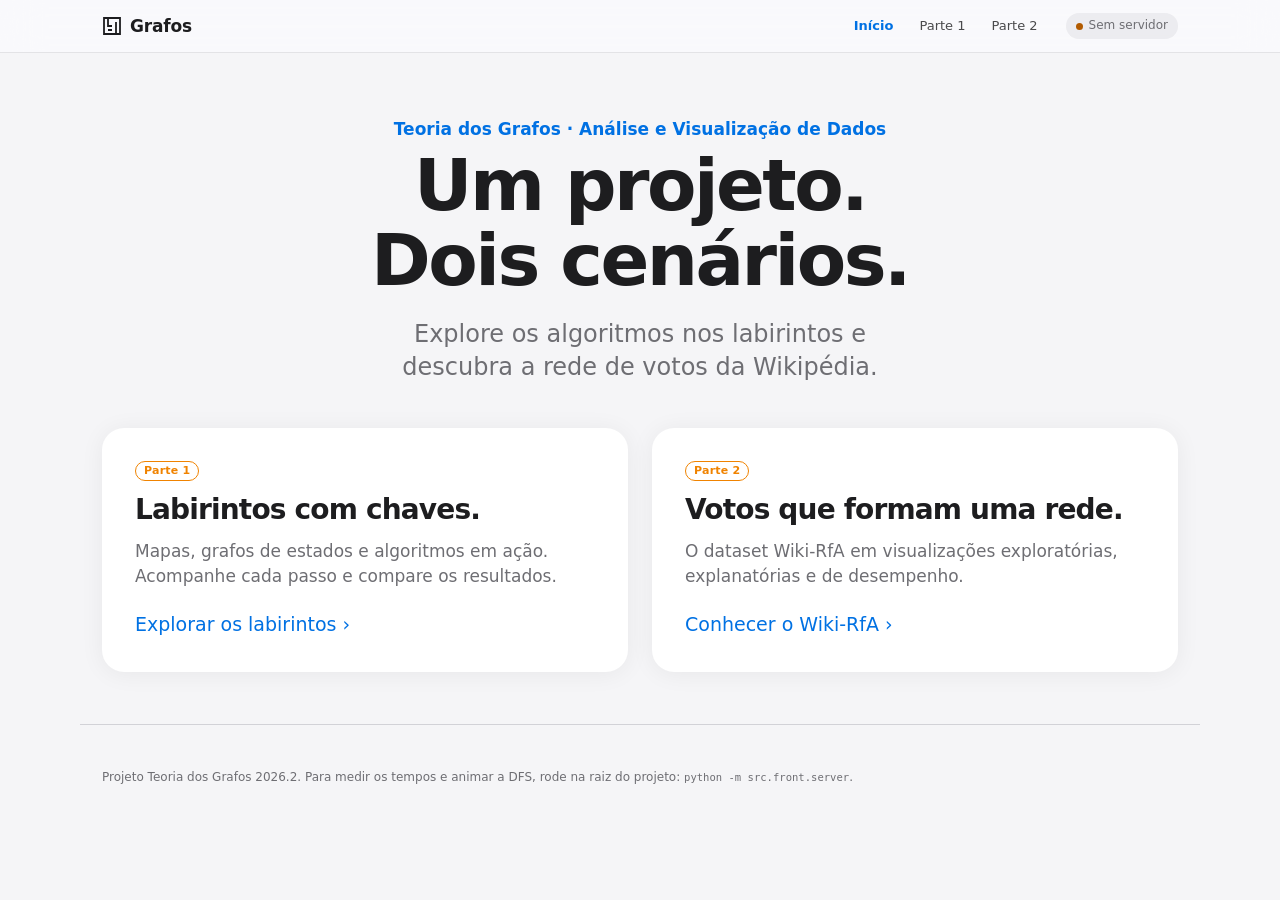
==== commit 8a55a4fa: "Criação de homepage no front e divisão de pt1 e pt2" ====
--- a/src/front/index.html
+++ b/src/front/index.html
@@ -6,40 +6,62 @@
   <meta name="viewport" content="width=device-width, initial-scale=1">
   <meta name="color-scheme" content="light dark">
   <meta name="description" content="Explore os labirintos do projeto de Teoria dos Grafos e compare BFS, DFS, Dijkstra e Bellman-Ford.">
-  <title>Labirintos</title>
-  <link rel="stylesheet" href="./style.css">
-  <script src="./dados.js" defer></script>
-  <script src="./script.js" defer></script>
+  <title>Grafos · Projeto</title>
+  <link rel="stylesheet" href="/src/front/style.css">
+  <script src="/src/front/dados.js" defer></script>
+  <script src="/src/front/script.js" defer></script>
 </head>
 <body>
   <header class="nav">
     <div class="nav-inner">
-      <a class="brand" href="#inicio" aria-label="Labirintos, início">
+      <a class="brand" href="#inicio" aria-label="Projeto de grafos, início">
         <svg viewBox="0 0 20 20" aria-hidden="true"><path d="M2 2h16v16H2zM6 2v8h4M14 6v12M6 14h4" fill="none" stroke="currentColor" stroke-width="1.8"/></svg>
-        <span>Labirintos</span>
+        <span>Grafos</span>
       </a>
       <nav class="nav-links" aria-label="Seções">
-        <a href="#mapas">Mapas</a>
-        <a href="#palco" data-mode-link="single">Explorar</a>
-        <a href="#palco" data-mode-link="compare">Comparar</a>
-        <a href="#analises">Análises</a>
+        <a href="#inicio">Início</a>
+        <a href="#parte1">Parte 1</a>
+        <a href="#parte2">Parte 2</a>
       </nav>
       <span class="server-pill" id="server-pill" title="Situação do servidor de resultados"><i></i><span>Conectando</span></span>
     </div>
   </header>
 
+  <!-- [IA] ChatGPT (Codex) – telas separadas por navegação, mantendo a estética existente. -->
+  <nav class="section-nav" id="nav-parte1" aria-label="Parte 1" hidden>
+    <a href="#parte1">Mapas e exploração</a>
+    <a href="#comparar">Comparar algoritmos</a>
+    <a href="#analises">Análises do grafo</a>
+    <a href="#figuras">Figuras</a>
+  </nav>
+  <nav class="section-nav" id="nav-parte2" aria-label="Parte 2" hidden>
+    <a href="#exploratorias">Exploratórias</a>
+    <a href="#explanatorias">Explanatórias</a>
+    <a href="#desempenho">Desempenho</a>
+  </nav>
+
   <main id="inicio">
-    <section class="hero">
-      <p class="eyebrow">Teoria dos Grafos · Parte 1</p>
-      <h1>Desvende o labirinto.</h1>
-      <p class="hero-sub">Cada casa pode virar vários estados. Escolha um mapa, siga um algoritmo passo a passo ou coloque os quatro para correr lado a lado.</p>
-      <div class="hero-links">
-        <a class="link-cta" href="#palco" data-mode-link="single">Explorar um algoritmo <span aria-hidden="true">›</span></a>
-        <a class="link-cta" href="#palco" data-mode-link="compare">Comparar os quatro <span aria-hidden="true">›</span></a>
-      </div>
-    </section>
-
-    <section class="maps" id="mapas" aria-labelledby="mapas-titulo">
+    <section class="hero home" data-page="inicio">
+      <p class="eyebrow">Teoria dos Grafos · Análise e Visualização de Dados</p>
+      <h1>Um projeto.<br>Dois cenários.</h1>
+      <p class="hero-sub">Explore os algoritmos nos labirintos e descubra a rede de votos da Wikipédia.</p>
+      <div class="project-grid">
+        <a class="project-card" href="#parte1">
+          <span class="badge">Parte 1</span>
+          <h2>Labirintos com chaves.</h2>
+          <p>Mapas, grafos de estados e algoritmos em ação. Acompanhe cada passo e compare os resultados.</p>
+          <span class="link-cta">Explorar os labirintos <span aria-hidden="true">›</span></span>
+        </a>
+        <a class="project-card" href="#parte2">
+          <span class="badge">Parte 2</span>
+          <h2>Votos que formam uma rede.</h2>
+          <p>O dataset Wiki-RfA em visualizações exploratórias, explanatórias e de desempenho.</p>
+          <span class="link-cta">Conhecer o Wiki-RfA <span aria-hidden="true">›</span></span>
+        </a>
+      </div>
+    </section>
+
+    <section class="maps page-section" id="mapas" data-page="parte1" aria-labelledby="mapas-titulo" hidden>
       <div class="section-head">
         <h2 id="mapas-titulo">Escolha um mapa.</h2>
         <div class="toolbar">
@@ -57,11 +79,12 @@
       <div class="map-row" id="mapas-equipe" role="listbox" aria-label="Mapas da equipe"></div>
     </section>
 
-    <section class="stage-section" id="palco" aria-labelledby="palco-titulo">
+    <section class="stage-section" id="palco" data-page="palco" aria-labelledby="palco-titulo" hidden>
       <div class="section-head">
         <div>
           <p class="eyebrow" id="palco-mapa">—</p>
           <h2 id="palco-titulo">Siga cada passo.</h2>
+          <a class="link-cta" id="trocar-mapa" href="#parte1" hidden>Trocar mapa <span aria-hidden="true">›</span></a>
         </div>
         <div class="segmented segmented-large" role="radiogroup" aria-label="Modo de visualização">
           <button type="button" role="radio" aria-checked="true" data-mode="single">Um algoritmo</button>
@@ -120,7 +143,7 @@
       </div>
     </section>
 
-    <section class="analyses" id="analises" aria-labelledby="analises-titulo">
+    <section class="analyses" id="analises" data-page="analises" aria-labelledby="analises-titulo" hidden>
       <div class="section-head">
         <div>
           <p class="eyebrow">Além do caminho</p>
@@ -138,10 +161,34 @@
           <p class="card-sub">Como a DFS enxerga cada arco.</p>
           <div id="arc-view" class="card-body">Carregando…</div>
         </article>
-        <article class="card card-wide" id="figuras-card">
+      </div>
+    </section>
+
+    <section class="page-section" data-page="figuras" aria-labelledby="figuras-titulo" hidden>
+      <div class="section-head"><div><p class="eyebrow">Parte 1 · Labirintos</p><h2 id="figuras-titulo">Figuras do mapa selecionado.</h2></div><a class="link-cta" href="#parte1">Trocar mapa ›</a></div>
+        <article class="card" id="figuras-card">
           <h3>Figuras do projeto</h3>
           <p class="card-sub" id="figuras-sub">Geradas pelo src/viz.py a partir das saídas em out/parte1.</p>
           <div id="figures-view" class="figures"></div>
+        </article>
+    </section>
+
+    <section class="page-section" data-page="parte2" aria-labelledby="dataset-titulo" hidden>
+      <div class="section-head">
+        <div><p class="eyebrow">Parte 2 · Wiki-RfA</p><h2 id="dataset-titulo">A rede de votos da Wikipédia.</h2></div>
+        <span class="badge">11.376 usuários · 196.614 arcos</span>
+      </div>
+      <p class="dataset-intro">Cada voto liga um eleitor a um candidato. Navegue pelas figuras para conhecer os dados, acompanhar as explicações e comparar os algoritmos.</p>
+      <div class="dataset-layout">
+        <aside class="card figure-sidebar" aria-label="Seleção da figura">
+          <p class="eyebrow" id="figure-category">Exploratórias</p>
+          <div class="figure-list" id="dataset-figures"></div>
+        </aside>
+        <article class="card figure-viewer" aria-labelledby="dataset-figure-title">
+          <div class="section-head"><div><p class="eyebrow" id="dataset-figure-id"></p><h3 id="dataset-figure-title"></h3></div><span class="badge" id="dataset-figure-count"></span></div>
+          <figure><img id="dataset-image" class="dataset-image" alt=""><figcaption id="dataset-caption" class="card-sub"></figcaption></figure>
+          <p id="dataset-image-error" class="card-sub" role="status" hidden>Figura indisponível. Gere as imagens com <code>python -m src.viz --parte2</code>.</p>
+          <div class="figure-controls"><button class="ghost-button" id="figure-prev" type="button">‹ Anterior</button><a class="link-cta" id="figure-open" target="_blank" rel="noopener">Ampliar figura ↗</a><button class="ghost-button" id="figure-next" type="button">Próxima ›</button></div>
         </article>
       </div>
     </section>
--- a/src/front/style.css
+++ b/src/front/style.css
@@ -80,7 +80,8 @@
 }
 
 * { box-sizing: border-box; }
-html { scroll-behavior: smooth; scroll-padding-top: 64px; }
+html { scroll-behavior: auto; scroll-padding-top: 64px; }
+[hidden] { display: none !important; }
 body {
   margin: 0;
   background: var(--bg);
@@ -252,6 +253,39 @@
 
 .footer { max-width: 1120px; margin: 0 auto; padding: 32px max(22px, env(safe-area-inset-left)) 48px; font-size: 12px; color: var(--muted); border-top: 1px solid var(--line); }
 
+/* [IA] ChatGPT (Codex) – homepage e navegação por telas, com os tokens visuais existentes. */
+.nav-links a[aria-current="page"], .section-nav a[aria-current="page"] { color: var(--accent); opacity: 1; font-weight: 600; }
+.section-nav { display: flex; justify-content: center; flex-wrap: wrap; gap: 8px 24px; padding: 14px 22px; border-bottom: 1px solid var(--line); }
+.section-nav a { color: var(--muted); text-decoration: none; font-size: 14px; padding: 5px 0; }
+.page-section { padding-block: 44px; }
+.stage-section, .analyses { padding-top: 44px; }
+.home { padding-block: 64px 52px; }
+.home h1 { font-size: clamp(44px, 6.5vw, 72px); }
+.project-grid { display: grid; grid-template-columns: repeat(2, minmax(0, 1fr)); gap: 24px; margin-top: 44px; text-align: left; }
+.project-card { display: flex; flex-direction: column; align-items: start; gap: 14px; padding: 32px; background: var(--surface); color: var(--ink); text-decoration: none; border: 1px solid transparent; border-radius: var(--radius); box-shadow: var(--shadow); transition: border-color .2s, transform .2s; }
+.project-card:hover { border-color: var(--accent); transform: translateY(-3px); }
+.project-card h2 { font-size: 28px; }
+.project-card p { margin: 0 0 8px; color: var(--muted); font-size: 17px; }
+.project-card .link-cta { margin-top: auto; }
+.dataset-intro { margin: -4px 0 26px; max-width: 760px; color: var(--muted); }
+.dataset-layout { display: grid; grid-template-columns: 240px minmax(0, 1fr); gap: 20px; align-items: start; }
+.figure-sidebar { padding: 22px 14px; }
+.figure-sidebar .eyebrow { padding-inline: 10px; margin-bottom: 16px; }
+.figure-list { display: grid; gap: 8px; }
+.figure-list button { padding: 14px 12px; text-align: left; border: 1px solid transparent; background: transparent; border-radius: 12px; font-size: 14px; }
+.figure-list button span { display: block; margin-bottom: 5px; color: var(--muted); font-size: 12px; }
+.figure-list button[aria-pressed="true"] { border-color: var(--accent); background: color-mix(in srgb, var(--accent) 8%, var(--surface)); }
+.figure-viewer { padding: 24px; }
+.figure-viewer figure { margin: 0; }
+.dataset-image { display: block; width: 100%; height: min(58vh, 580px); object-fit: contain; border-radius: 12px; background: #fff; border: 1px solid var(--line); }
+.figure-viewer .card-sub { margin-block: 14px; }
+.figure-controls { display: flex; gap: 12px; align-items: center; justify-content: space-between; }
+.figure-controls button:disabled { opacity: .35; cursor: default; }
+@media (max-width: 900px) {
+  .dataset-layout { grid-template-columns: minmax(0, 1fr); }
+  .figure-list { grid-template-columns: repeat(2, minmax(0, 1fr)); }
+}
+
 @media (max-width: 900px) {
   .stage { grid-template-columns: minmax(0, 1fr); }
   .race { grid-template-columns: minmax(0, 1fr); }
@@ -261,8 +295,14 @@
   .speed { grid-template-columns: auto minmax(0, 1fr) auto; }
 }
 @media (max-width: 640px) {
-  .nav-links { display: none; }
+  .nav-links { display: flex; gap: 16px; }
+  .nav-inner { gap: 14px; }
   .server-pill { margin-left: auto; }
+  .server-pill > span { display: none; }
+  .project-grid { grid-template-columns: minmax(0, 1fr); }
+  .project-card { padding: 24px; }
+  .figure-viewer { padding: 16px; }
+  .figure-controls { flex-wrap: wrap; }
   .hero { padding-block: 64px 32px; }
   .bar { grid-template-columns: 96px minmax(0, 1fr) 84px; }
   .row { grid-template-columns: 84px minmax(0, 1fr) 76px; }
